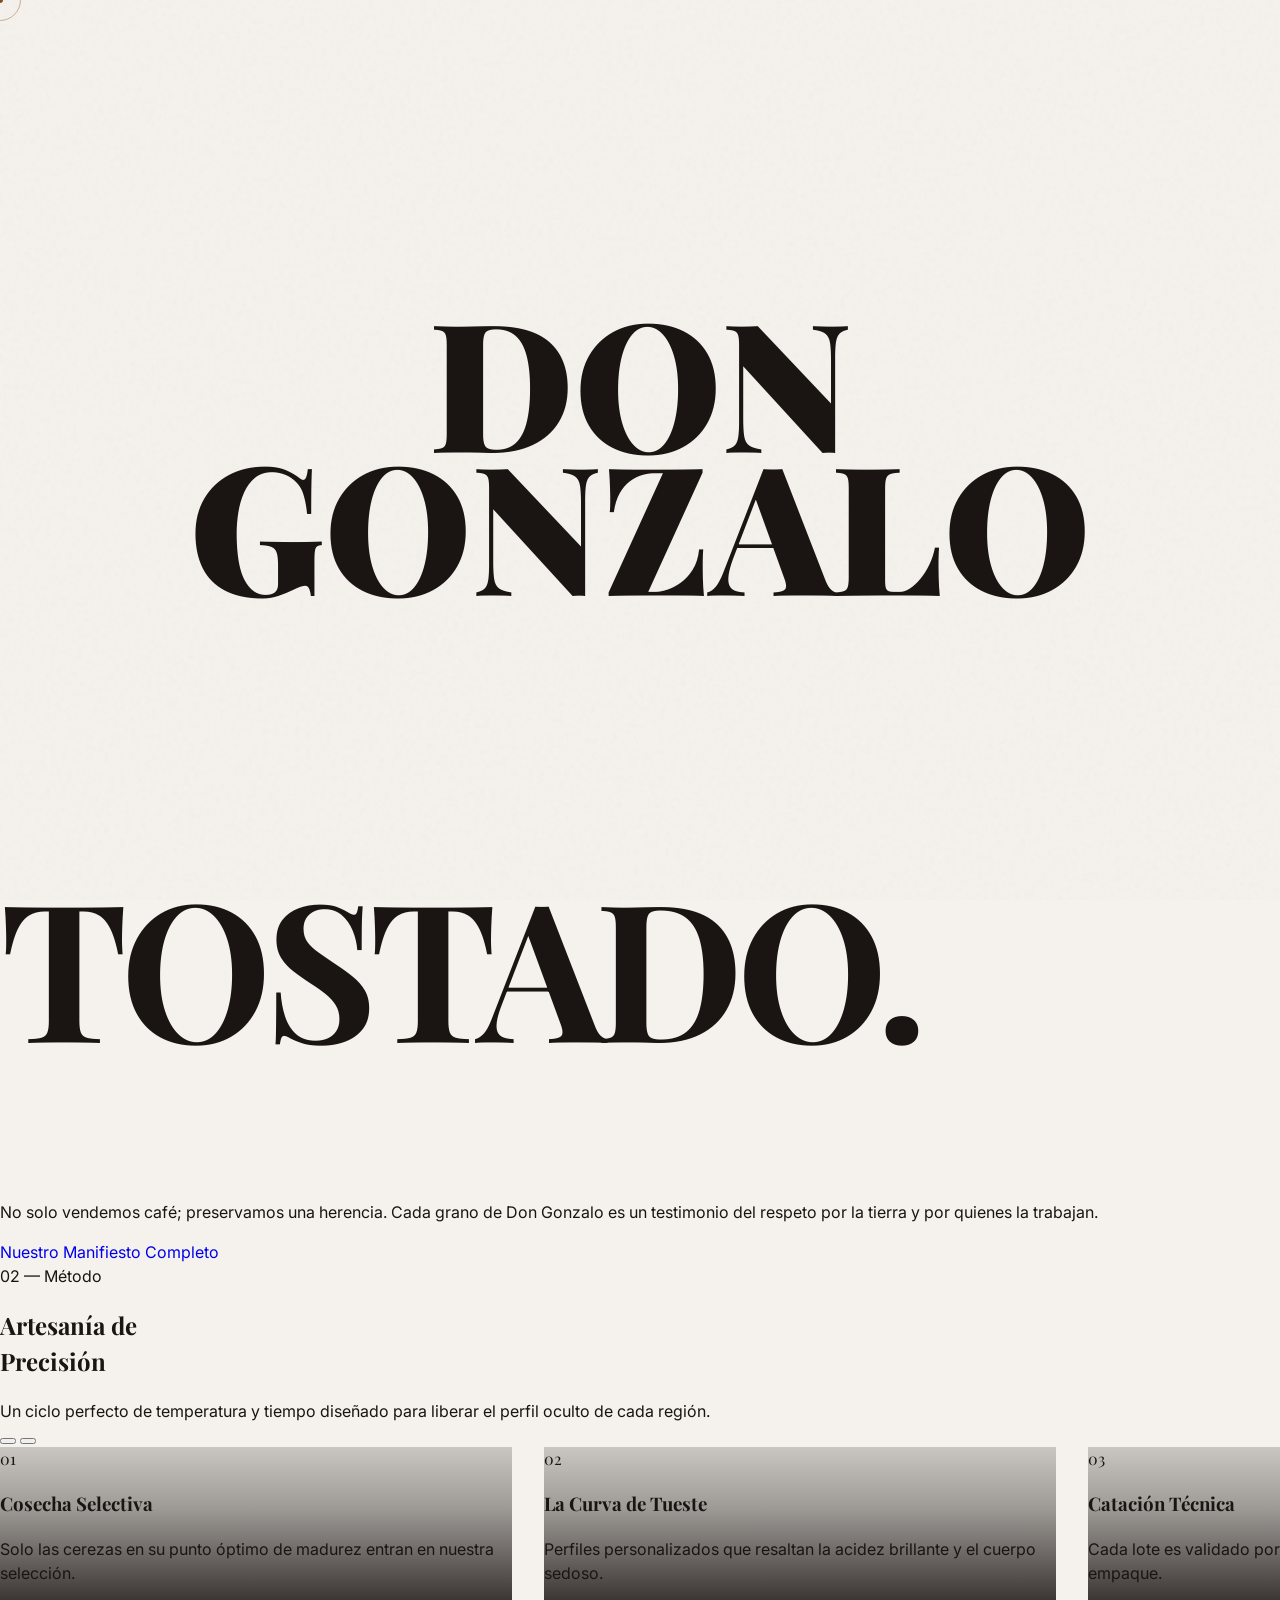
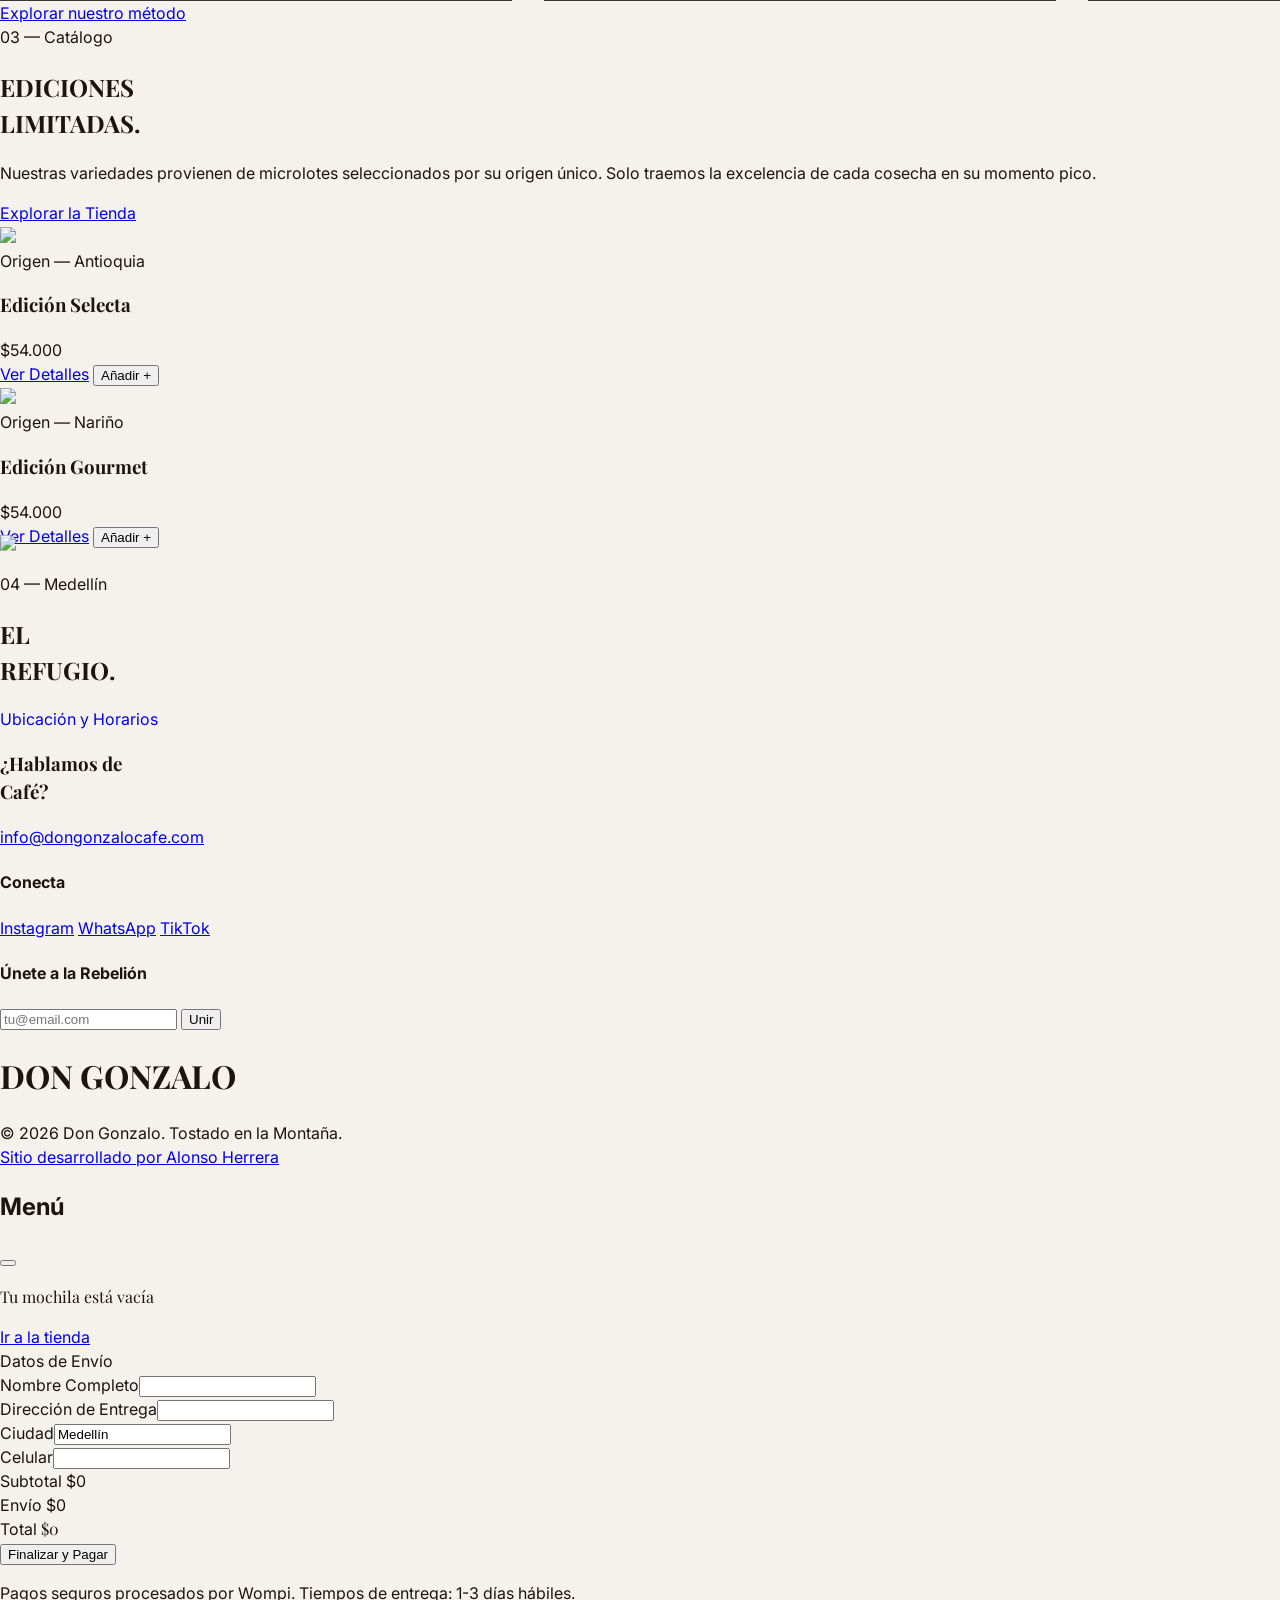
==== index.html @ 7436f291 "Fix: Bumped asset version to 1.0.8 to force cache refresh for address correction" ====
<!DOCTYPE html>
<html lang="es" class="scroll-smooth">

<head>
    <meta charset="UTF-8">
    <meta name="viewport" content="width=device-width, initial-scale=1.0">
    <title>Don Gonzalo - Café de Especialidad</title>

    <!-- Fuentes de Google -->
    <link rel="preconnect" href="https://fonts.googleapis.com">
    <link rel="preconnect" href="https://fonts.gstatic.com" crossorigin>
    <link
        href="https://fonts.googleapis.com/css2?family=Inter:wght@300;400;500&family=Playfair+Display:ital,wght@0,400;0,500;0,600;0,700;1,400;1,600&display=swap"
        rel="stylesheet">

    <!-- Tailwind CSS CDN -->
    <script src="https://cdn.tailwindcss.com"></script>

    <!-- Configuración del tema -->
    <script>
        tailwind.config = {
            theme: {
                extend: {
                    colors: {
                        theme: {
                            bg: '#F5F2ED',      /* Hueso más profundo y texturizado */
                            text: '#1A1412',    /* Ébano casi negro */
                            accent: '#8C4A23',  /* Cobre tostado vibrante */
                            surface: '#E6E1D8'  /* Gris cálido */
                        }
                    },
                    fontFamily: {
                        sans: ['Inter', 'sans-serif'],
                        serif: ['Playfair Display', 'serif'],
                    }
                }
            }
        }
    </script>

    <!-- Iconos de Lucide -->
    <script src="https://unpkg.com/lucide@latest"></script>
    <!-- Estilos Globales -->
    <link rel="stylesheet" href="base.css?v=1.0.8">

    <style>
        /* Estilos específicos del Home que no son comunes */
        #hero-mask {
            mix-blend-mode: screen;
        }
    </style>
</head>

<body
    class="bg-theme-bg text-theme-text font-sans font-light selection:bg-theme-accent selection:text-white min-h-screen overflow-x-hidden">

    <!-- Elementos de Inmersión Globales -->
    <div class="noise-overlay"></div>
    <div class="cursor-dot hidden md:block" id="cursor-dot"></div>
    <div class="cursor-outline hidden md:block" id="cursor-outline"></div>

    <!-- Menú Fullscreen Overlay (Global) -->
    <div id="menu-overlay"
        class="fixed inset-0 z-[100] bg-theme-text text-theme-bg flex flex-col p-8 md:p-16 transition-all duration-700 ease-in-out opacity-0 pointer-events-none">
        <!-- Previsualizaciones Dinámicas de Fondo -->
        <div class="menu-bg-preview" id="bg-filosofia"
            style="background-image: url('https://images.unsplash.com/photo-1495474472287-4d71bcdd2085?auto=format&fit=crop&q=80&w=2000')">
        </div>
        <div class="menu-bg-preview" id="bg-proceso"
            style="background-image: url('https://images.unsplash.com/photo-1442512595331-e89e73853f31?auto=format&fit=crop&q=80&w=2000')">
        </div>
        <div class="menu-bg-preview" id="bg-coleccion"
            style="background-image: url('https://images.unsplash.com/photo-1559056199-641a0ac8b55e?auto=format&fit=crop&q=80&w=2000')">
        </div>
        <div class="menu-bg-preview" id="bg-casa"
            style="background-image: url('https://images.unsplash.com/photo-1498804103079-a6351b050096?auto=format&fit=crop&q=80&w=2000')">
        </div>

        <div class="flex justify-between items-center w-full max-w-7xl mx-auto relative z-20">
            <span class="font-serif text-2xl tracking-wide text-theme-accent">Don Gonzalo</span>
            <button id="close-menu-btn"
                class="magnetic hover:opacity-60 transition-opacity flex items-center gap-4 uppercase text-xs tracking-widest cursor-trigger">
                <span data-i18n="cart-close">Cerrar</span> <i data-lucide="x" class="w-8 h-8"></i>
            </button>
        </div>
        <div class="flex flex-col justify-center h-full max-w-7xl mx-auto w-full space-y-4 md:space-y-6 relative z-10">
            <span class="text-xs uppercase tracking-widest opacity-50 mb-8 block ml-2">Explorar la Marca</span>
            <a href="index.html" class="menu-link cursor-trigger text-6xl md:text-[8vw] leading-none font-serif hover:italic transition-all duration-500 hover:text-theme-accent hover:translate-x-6" data-i18n="nav-home">Inicio</a>
            <a href="filosofia.html" data-bg="bg-filosofia"
                class="menu-link cursor-trigger text-6xl md:text-[8vw] leading-none font-serif hover:italic transition-all duration-500 hover:text-theme-accent hover:translate-x-6" data-i18n="nav-philosophy">La
                Filosofía</a>
            <a href="proceso.html" data-bg="bg-proceso"
                class="menu-link cursor-trigger text-6xl md:text-[8vw] leading-none font-serif hover:italic transition-all duration-500 hover:text-theme-accent hover:translate-x-6" data-i18n="nav-process">El
                Proceso</a>
            <a href="coleccion.html" data-bg="bg-coleccion"
                class="menu-link cursor-trigger text-6xl md:text-[8vw] leading-none font-serif hover:italic transition-all duration-500 hover:text-theme-accent hover:translate-x-6" data-i18n="nav-collection">Nuestros Cafés</a>
            <a href="casa.html" data-bg="bg-casa"
                class="menu-link cursor-trigger text-6xl md:text-[8vw] leading-none font-serif hover:italic transition-all duration-500 hover:text-theme-accent hover:translate-x-6" data-i18n="nav-house">Nuestra
                Casa</a>
        </div>
    </div>

    <!-- Navegación Fija Dinámica -->
    <nav id="navbar" class="fixed w-full z-40 transition-all duration-700 py-8 mix-blend-difference">
        <!-- Blend mode difference hace que el menú sea blanco sobre negro y negro sobre blanco automáticamente! (Truco avanzado de inmersión) -->
        <div id="nav-content" class="max-w-[95%] mx-auto flex justify-between items-center relative z-10 text-white">
            <div class="w-24 md:w-32 flex items-center gap-6">
                <button
                    class="cart-trigger flex items-center gap-2 text-xs uppercase tracking-widest hover-line hidden md:inline-flex cursor-trigger magnetic">
                    <i data-lucide="shopping-bag" class="w-4 h-4"></i> <span data-i18n="nav-cart">Carrito</span>
                </button>
                <!-- Selector de Idioma -->
                <button id="lang-toggle" class="magnetic cursor-trigger text-[10px] font-bold tracking-widest hover:text-theme-accent transition-colors flex items-center gap-2">
                    <i data-lucide="languages" class="w-3 h-3"></i> <span id="lang-toggle-text">ES</span>
                </button>
            </div>

            <a href="index.html" class="flex-shrink-0 flex justify-center items-center cursor-trigger magnetic">
                <span class="font-serif text-2xl md:text-3xl font-bold tracking-wide">
                    Don Gonzalo
                </span>
            </a>

            <div class="w-24 md:w-48 flex justify-end items-center gap-4">
                <button id="open-cart-btn" class="magnetic cursor-trigger relative p-2 hover:bg-theme-text/5 rounded-full transition-colors">
                    <i data-lucide="shopping-bag" class="w-6 h-6"></i>
                    <span id="cart-count" class="absolute -top-1 -right-1 bg-theme-accent text-theme-text text-[9px] font-bold w-4 h-4 rounded-full flex items-center justify-center hidden">0</span>
                </button>
                <button id="open-menu-btn" class="magnetic cursor-trigger uppercase tracking-[0.15em] text-xs font-bold hover:opacity-80 transition-opacity flex items-center gap-3">
                    <span class="hidden md:inline hover-line" data-i18n="nav-menu">Menú</span>
                    <i data-lucide="align-right" class="w-6 h-6"></i>
                </button>
            </div>
        </div>
    </nav>

    <!-- Hero Inmersivo Monumental con Máscara -->
    <section id="hero" class="relative h-[120vh] w-full flex items-start justify-center overflow-hidden bg-theme-bg">
        <div class="sticky top-0 h-screen w-full flex items-center justify-center overflow-hidden">
            <!-- Contenedor del video -->
            <div id="hero-media" class="absolute inset-0 w-full h-full">
                <video id="hero-media" autoplay muted loop playsinline class="w-full h-full object-cover grayscale-[40%] brightness-[0.4] transition-transform duration-700">
                    <source src="https://assets.mixkit.co/videos/preview/mixkit-pouring-coffee-into-a-cup-32892-large.mp4" type="video/mp4">
                </video>
            </div>

            <!-- Capa de Máscara de Texto SVG -->
            <div class="hero-mask-container">
                <div class="hero-mask-text" id="hero-mask" data-i18n="hero-home">
                    DON GONZALO
                </div>
            </div>

            <!-- Texto Complementario Inmersivo -->
            <div class="absolute bottom-20 left-10 md:left-20 z-40 max-w-sm reveal reveal-delay-2">
                <p class="text-xs uppercase tracking-[0.3em] font-bold text-theme-accent mb-4" data-i18n="hero-est">Est. 2026</p>
                <p class="text-lg md:text-xl font-light leading-relaxed" data-i18n="hero-tagline">Tostión artesanal en el corazón de los Andes. Un viaje sensorial en cada taza.</p>
            </div>
            
            <div class="absolute bottom-10 left-1/2 -translate-x-1/2 z-40 reveal reveal-delay-3">
                <div class="flex flex-col items-center gap-4">
                    <div class="w-[1px] h-20 bg-theme-text/20 relative overflow-hidden">
                        <div class="absolute top-0 left-0 w-full h-full bg-theme-accent animate-scroll-line"></div>
                    </div>
                </div>
            </div>
        </div>
    </section>

    <!-- Marquee Continuo (Fuerza de marca) -->
    <div
        class="py-6 border-b border-theme-text/10 marquee-container relative z-20 bg-theme-bg uppercase font-bold tracking-widest text-sm text-theme-text/60">
        <div class="marquee-content" data-i18n="marquee-text">
            ✦ CAFÉ DE ORIGEN ✦ 100% COLOMBIANO ✦ TOSTIÓN MEDIA ✦ COMERCIO JUSTO ✦ CAFÉ DE ORIGEN ✦ 100%
            COLOMBIANO ✦ TOSTIÓN MEDIA ✦ COMERCIO JUSTO ✦ CAFÉ DE ORIGEN ✦ 100% COLOMBIANO ✦
        </div>
        <div class="marquee-content" data-i18n="marquee-text">
            ✦ CAFÉ DE ORIGEN ✦ 100% COLOMBIANO ✦ TOSTIÓN MEDIA ✦ COMERCIO JUSTO ✦ CAFÉ DE ORIGEN ✦ 100%
            COLOMBIANO ✦ TOSTIÓN MEDIA ✦ COMERCIO JUSTO ✦ CAFÉ DE ORIGEN ✦ 100% COLOMBIANO ✦
        </div>
    </div>

    <!-- Filosofía Monumental (Regreso al formato largo) -->
    <section id="filosofia" class="py-32 md:py-60 px-6 relative bg-theme-bg overflow-hidden">
        <div class="max-w-7xl mx-auto grid grid-cols-1 md:grid-cols-12 gap-12 items-center">
            <div class="md:col-span-7 order-2 md:order-1">
                <div class="reveal">
                    <span class="uppercase tracking-widest text-xs font-bold text-theme-accent mb-8 block" data-i18n="phi-num">01 — Origen</span>
                    <h2 class="section-title-giant font-serif mb-12" data-i18n="phi-title">EL ALMA DE EL <br><span class="italic font-light text-theme-text/40">TOSTADO.</span></h2>
                    <p class="text-xl md:text-2xl font-light leading-relaxed mb-12 max-w-xl" data-i18n="phi-text">No solo vendemos café; preservamos una herencia. Cada grano de Don Gonzalo es un testimonio del respeto por la tierra y por quienes la trabajan.</p>
                    <a href="filosofia.html" class="inline-flex items-center gap-6 group cursor-trigger">
                        <span class="w-16 h-16 rounded-full border border-theme-text/20 flex items-center justify-center group-hover:bg-theme-text group-hover:text-theme-bg transition-all duration-500">
                            <i data-lucide="plus" class="w-6 h-6"></i>
                        </span>
                        <span class="uppercase text-xs font-bold tracking-widest hover-line" data-i18n="phi-btn">Nuestro Manifiesto Completo</span>
                    </a>
                </div>
            </div>
            <div class="md:col-span-5 order-1 md:order-2">
                <div class="parallax-wrapper h-[80vh] reveal reveal-delay-1 shadow-2xl">
                    <img src="fotos secciones/paisaje.jpg" class="parallax-img js-parallax" data-speed="0.08">
                </div>
            </div>
        </div>
    </section>

    <!-- Proceso Horizontal Híbrido -->
    <section id="proceso" class="pt-60 pb-32 md:pb-60 bg-theme-text text-theme-bg overflow-hidden relative z-30">
        <div class="px-6 md:px-20 mb-20 flex justify-between items-end reveal">
            <div>
                <span class="uppercase tracking-widest text-[10px] font-bold text-theme-accent mb-4 block" data-i18n="proc-num">02 — Método</span>
                <h2 class="text-5xl md:text-7xl font-serif" data-i18n="proc-title">Artesanía de <br><span class="italic font-light opacity-40">Precisión</span></h2>
            </div>
            <div class="hidden md:block max-w-xs text-sm font-light opacity-60" data-i18n="proc-desc">
                Un ciclo perfecto de temperatura y tiempo diseñado para liberar el perfil oculto de cada región.
            </div>
        </div>

        <div class="relative group/scroll">
            <!-- Botones de Navegación Flotantes -->
            <button id="prev-step" class="absolute left-4 md:left-8 top-1/2 -translate-y-1/2 w-14 h-14 rounded-full bg-white/5 backdrop-blur-xl border border-white/10 flex items-center justify-center z-40 opacity-0 group-hover/scroll:opacity-100 transition-all duration-700 hover:bg-theme-accent hover:text-theme-text cursor-trigger pointer-events-none group-hover/scroll:pointer-events-auto shadow-2xl">
                <i data-lucide="chevron-left" class="w-6 h-6"></i>
            </button>
            <button id="next-step" class="absolute right-4 md:right-8 top-1/2 -translate-y-1/2 w-14 h-14 rounded-full bg-white/5 backdrop-blur-xl border border-white/10 flex items-center justify-center z-40 opacity-0 group-hover/scroll:opacity-100 transition-all duration-700 hover:bg-theme-accent hover:text-theme-text cursor-trigger pointer-events-none group-hover/scroll:pointer-events-auto shadow-2xl">
                <i data-lucide="chevron-right" class="w-6 h-6"></i>
            </button>

            <div class="horizontal-scroll-section hide-scrollbar" id="proceso-scroll">
                <div class="horizontal-scroll-item reveal reveal-delay-1">
                    <div class="process-video-container aspect-[16/9] p-12 group cursor-trigger">
                        <!-- Video Background -->
                        <video class="process-card-video" autoplay muted loop playsinline>
                            <source src="vid-home/cosecha.mp4" type="video/mp4">
                        </video>
                        <!-- Dark Overlay -->
                        <div class="process-card-overlay"></div>
                        
                        <!-- Content -->
                        <div class="process-card-content flex flex-col justify-between h-full">
                            <span class="text-6xl font-serif opacity-30 group-hover:opacity-100 group-hover:text-theme-accent transition-all duration-700">01</span>
                            <div>
                                <h3 class="text-3xl font-serif mb-4 italic text-white" data-i18n="proc-step1-name">Cosecha Selectiva</h3>
                                <p class="text-sm font-light text-white/70 max-w-sm" data-i18n="proc-step1-desc">Solo las cerezas en su punto óptimo de madurez entran en nuestra selección.</p>
                            </div>
                        </div>
                    </div>
                </div>
                <div class="horizontal-scroll-item reveal reveal-delay-2">
                    <div class="process-video-container aspect-[16/9] p-12 group cursor-trigger">
                        <!-- Video Background -->
                        <video class="process-card-video" autoplay muted loop playsinline>
                            <source src="vid-home/tostion.mp4" type="video/mp4">
                        </video>
                        <!-- Dark Overlay -->
                        <div class="process-card-overlay"></div>
                        
                        <!-- Content -->
                        <div class="process-card-content flex flex-col justify-between h-full">
                            <span class="text-6xl font-serif opacity-30 group-hover:opacity-100 group-hover:text-theme-accent transition-all duration-700">02</span>
                            <div>
                                <h3 class="text-3xl font-serif mb-4 italic text-white" data-i18n="proc-step2-name">La Curva de Tueste</h3>
                                <p class="text-sm font-light text-white/70 max-w-sm" data-i18n="proc-step2-desc">Perfiles personalizados que resaltan la acidez brillante y el cuerpo sedoso.</p>
                            </div>
                        </div>
                    </div>
                </div>
                <div class="horizontal-scroll-item reveal reveal-delay-3">
                    <div class="process-video-container aspect-[16/9] p-12 group cursor-trigger">
                        <!-- Video Background -->
                        <video class="process-card-video" autoplay muted loop playsinline>
                            <source src="vid-home/preparacion.mp4" type="video/mp4">
                        </video>
                        <!-- Dark Overlay -->
                        <div class="process-card-overlay"></div>
                        
                        <!-- Content -->
                        <div class="process-card-content flex flex-col justify-between h-full">
                            <span class="text-6xl font-serif opacity-30 group-hover:opacity-100 group-hover:text-theme-accent transition-all duration-700">03</span>
                            <div>
                                <h3 class="text-3xl font-serif mb-4 italic text-white" data-i18n="proc-step3-name">Catación Técnica</h3>
                                <p class="text-sm font-light text-white/70 max-w-sm" data-i18n="proc-step3-desc">Cada lote es validado por nuestros maestros catadores antes del empaque.</p>
                            </div>
                        </div>
                    </div>
                </div>
            </div>

            <!-- Indicador de Progreso -->
            <div class="absolute -bottom-10 left-20 right-20 h-[1px] bg-white/10 overflow-hidden">
                <div id="scroll-progress" class="absolute top-0 left-0 h-full bg-theme-accent w-0 transition-all duration-300"></div>
            </div>
        </div>
        
        <div class="mt-20 text-center reveal">
            <a href="proceso.html" class="inline-flex items-center gap-4 uppercase tracking-[0.3em] text-[10px] font-bold hover:text-theme-accent transition-colors cursor-trigger">
                <span data-i18n="proc-btn">Explorar nuestro método</span> <i data-lucide="arrow-right" class="w-4 h-4"></i>
            </a>
        </div>
    </section>

    <!-- Colección con Efecto 3D Dinámico -->
    <section id="coleccion" class="py-32 md:py-60 px-6 bg-theme-surface border-b border-theme-text/5">
        <div class="max-w-7xl mx-auto">
            <div class="grid grid-cols-1 md:grid-cols-2 gap-20 items-center">
                <div class="reveal">
                    <span class="uppercase tracking-widest text-xs font-bold text-theme-accent mb-8 block" data-i18n="coll-num">03 — Catálogo</span>
                    <h2 class="text-5xl md:text-8xl font-serif leading-tight mb-8 md:mb-12" data-i18n="coll-title">EDICIONES <br><span class="italic font-light text-theme-text/40">LIMITADAS.</span></h2>
                    <p class="text-base md:text-lg font-light opacity-70 mb-10 md:mb-12 max-w-md" data-i18n="coll-text">Nuestras variedades provienen de microlotes seleccionados por su origen único. Solo traemos la excelencia de cada cosecha en su momento pico.</p>
                    <div class="mb-12 md:mb-0">
                        <a href="coleccion.html" class="inline-block px-10 md:px-12 py-5 border border-theme-text text-theme-text uppercase text-[10px] font-bold tracking-[0.3em] hover:bg-theme-text hover:text-theme-bg transition-all duration-500 magnetic cursor-trigger w-full md:w-auto text-center" data-i18n="coll-btn">
                            Explorar la Tienda
                        </a>
                    </div>
                </div>
                
                <div class="grid grid-cols-2 gap-x-6 gap-y-20 md:gap-x-12">
                    <!-- Producto 1: Selecta -->
                    <div class="reveal reveal-delay-1 flex flex-col group/card">
                        <a href="producto.html?id=edicion-selecta" class="block aspect-[3/4] overflow-hidden bg-theme-surface shadow-xl relative cursor-trigger">
                            <img src="fotos productos/DSC07203.jpg" class="w-full h-full object-cover transition-transform duration-1000 group-hover/card:scale-105">
                            <div class="absolute inset-0 bg-theme-text/0 group-hover/card:bg-theme-text/5 transition-all duration-700"></div>
                        </a>
                        <div class="mt-8 flex flex-col">
                            <span class="text-[9px] uppercase tracking-[0.2em] font-bold text-theme-accent mb-2" data-i18n="coll-prod1-tag">Origen — Antioquia</span>
                            <h3 class="font-serif italic text-2xl mb-3" data-i18n="coll-prod1-title">Edición Selecta</h3>
                            <span class="text-sm font-bold opacity-40 mb-6">$54.000</span>
                            
                            <div class="flex flex-col sm:flex-row gap-4 sm:items-center">
                                <a href="producto.html?id=edicion-selecta" class="text-[10px] uppercase tracking-widest font-bold border-b border-theme-text pb-1 hover:text-theme-accent hover:border-theme-accent transition-all w-fit cursor-trigger" data-i18n="coll-view-details">Ver Detalles</a>
                                <button class="cart-trigger text-[10px] uppercase tracking-widest font-bold text-theme-accent hover:opacity-60 transition-opacity w-fit cursor-trigger" 
                                    data-product-id="edicion-selecta-antioquia" 
                                    data-product-name="Edición Selecta — Antioquia" 
                                    data-product-price="54000" 
                                    data-product-image="fotos productos/DSC07203.jpg">
                                    Añadir +
                                </button>
                            </div>
                        </div>
                    </div>

                    <!-- Producto 2: Gourmet -->
                    <div class="reveal reveal-delay-2 flex flex-col group/card pt-16 md:pt-32">
                        <a href="producto.html?id=edicion-gourmet" class="block aspect-[3/4] overflow-hidden bg-theme-surface shadow-xl relative cursor-trigger">
                            <img src="fotos productos/DSC07212.jpg" class="w-full h-full object-cover transition-transform duration-1000 group-hover/card:scale-105">
                            <div class="absolute inset-0 bg-theme-text/0 group-hover/card:bg-theme-text/5 transition-all duration-700"></div>
                        </a>
                        <div class="mt-8 flex flex-col">
                            <span class="text-[9px] uppercase tracking-[0.2em] font-bold text-theme-accent mb-2" data-i18n="coll-prod2-tag">Origen — Nariño</span>
                            <h3 class="font-serif italic text-2xl mb-3" data-i18n="coll-prod2-title">Edición Gourmet</h3>
                            <span class="text-sm font-bold opacity-40 mb-6">$54.000</span>
                            
                            <div class="flex flex-col sm:flex-row gap-4 sm:items-center">
                                <a href="producto.html?id=edicion-gourmet" class="text-[10px] uppercase tracking-widest font-bold border-b border-theme-text pb-1 hover:text-theme-accent hover:border-theme-accent transition-all w-fit cursor-trigger" data-i18n="coll-view-details">Ver Detalles</a>
                                <button class="cart-trigger text-[10px] uppercase tracking-widest font-bold text-theme-accent hover:opacity-60 transition-opacity w-fit cursor-trigger" 
                                    data-product-id="edicion-gourmet-narino" 
                                    data-product-name="Edición Gourmet — Nariño" 
                                    data-product-price="54000" 
                                    data-product-image="fotos productos/DSC07212.jpg">
                                    Añadir +
                                </button>
                            </div>
                        </div>
                    </div>
                </div>
            </div>
        </div>
    </section>

    <!-- Nuestra Casa (Espacio Físico) -->
    <section id="casa" class="relative h-screen flex items-center justify-center overflow-hidden">
        <div class="absolute inset-0 w-full h-full js-parallax" data-speed="0.15">
            <img src="https://images.unsplash.com/photo-1498804103079-a6351b050096?auto=format&fit=crop&q=80&w=2000" class="w-full h-full object-cover grayscale-[30%] brightness-50">
        </div>
        <div class="relative z-10 text-center text-white px-6 reveal">
            <span class="uppercase tracking-[0.5em] text-[10px] font-bold text-theme-accent mb-8 block" data-i18n="house-num">04 — Medellín</span>
            <h2 class="text-6xl md:text-9xl font-serif mb-12" data-i18n="house-title">EL <br><span class="italic font-light text-white/50">REFUGIO.</span></h2>
            <a href="casa.html" class="inline-flex items-center gap-6 group cursor-trigger">
                <span class="w-20 h-20 rounded-full border border-white/20 flex items-center justify-center group-hover:bg-white group-hover:text-black transition-all duration-700">
                    <i data-lucide="map-pin" class="w-8 h-8"></i>
                </span>
                <span class="uppercase text-[10px] font-bold tracking-[0.4em] hover-line" data-i18n="house-btn">Ubicación y Horarios</span>
            </a>
        </div>
    </section>

    <!-- Footer Monumental -->
    <footer id="contacto" class="pt-32 pb-8 px-6 bg-theme-text text-theme-bg overflow-hidden relative">
        <div class="max-w-[95%] mx-auto relative z-10">
            <div class="grid grid-cols-1 md:grid-cols-12 gap-12 mb-32 reveal">
                <div class="md:col-span-6">
                    <h3 class="text-4xl md:text-7xl font-serif mb-8 leading-tight" data-i18n="footer-talk">¿Hablamos de <br /><span
                            class="italic text-theme-accent">Café?</span></h3>
                    <a href="mailto:info@dongonzalocafe.com"
                        class="text-2xl md:text-3xl font-light hover:text-theme-accent transition-colors hover-line cursor-trigger">info@dongonzalocafe.com</a>
                </div>

                <div class="md:col-span-3">
                    <h4 class="uppercase tracking-widest text-xs opacity-50 mb-4 font-bold text-theme-accent" data-i18n="footer-connect">Conecta</h4>
                    <div class="flex flex-col space-y-4">
                        <a href="https://www.instagram.com/cafedongonza/" target="_blank" class="text-xl font-light hover:text-theme-accent transition-colors cursor-trigger">Instagram</a>
                        <a href="https://wa.me/573204769390" target="_blank" class="text-xl font-light hover:text-theme-accent transition-colors cursor-trigger">WhatsApp</a>
                        <a href="https://www.tiktok.com/@cafedongonza" target="_blank" class="text-xl font-light hover:text-theme-accent transition-colors cursor-trigger">TikTok</a>
                    </div>
                </div>

                <div class="md:col-span-3 flex flex-col">
                    <h4 class="uppercase tracking-widest text-xs opacity-50 mb-4 font-bold text-theme-accent" data-i18n="footer-join">Únete a la Rebelión</h4>
                    <form class="flex border-b border-white/20 pb-2 hover-line relative w-full group">
                        <input type="email" placeholder="tu@email.com" class="bg-transparent border-none outline-none w-full text-white placeholder-white/30 font-light cursor-trigger peer" required>
                        <button type="submit" class="absolute right-0 text-theme-accent uppercase tracking-widest text-[10px] font-bold opacity-0 peer-focus:opacity-100 group-hover:opacity-100 transition-opacity cursor-trigger" data-i18n="footer-join-btn">
                            Unir
                        </button>
                    </form>
                </div>
            </div>

            <!-- Tipografía Inmensa de cierre -->
            <div class="w-full text-center border-t border-white/10 pt-16 reveal pb-16">
                <h1
                    class="text-[15vw] leading-none font-serif font-bold text-white opacity-[0.05] pointer-events-none">
                    DON GONZALO
                </h1>
            </div>

            <div class="mt-12 pt-8 border-t border-white/5 flex flex-col items-center gap-6">
                <div class="w-full flex flex-col md:flex-row justify-between items-center text-[10px] uppercase tracking-widest opacity-40 font-bold gap-4">
                    <span data-i18n="footer-copy">© 2026 Don Gonzalo.</span>
                    <span data-i18n="footer-tag">Tostado en la Montaña.</span>
                </div>
                <a href="https://www.adsconalonso.com" target="_blank" class="text-[9px] uppercase tracking-widest opacity-20 hover:opacity-100 hover:text-theme-accent transition-all duration-500">Sitio desarrollado por Alonso Herrera</a>
            </div>
        </div>
    </footer>

    <!-- Lógica Global -->
    <!-- Cart Drawer Holder -->
    <div id="cart-drawer-holder"></div>

    <script src="main.js?v=1.0.8"></script>
</body>

</html>
---- base.css ----
/* ==========================================================================
   DON GONZALO - GLOBAL DESIGN SYSTEM (BOLD & INNOVATIVE)
   ========================================================================== */

:root {
    --theme-bg: #F5F2ED;      /* Hueso Profundo */
    --theme-text: #1A1412;    /* Ébano */
    --theme-accent: #8C4A23;  /* Cobre Tostado */
    --theme-surface: #E6E1D8; /* Gris Cálido */
    --theme-white: #FFFFFF;
}

/* 1. Global Reset & Body */
html, body {
    margin: 0;
    padding: 0;
    width: 100%;
    min-height: 100vh;
    overflow-x: hidden;
    background-color: var(--theme-bg);
    color: var(--theme-text);
    font-family: 'Inter', sans-serif;
    line-height: 1.5;
    -webkit-font-smoothing: antialiased;
}

body.no-scroll {
    overflow: hidden;
}

/* 2. Film Grain (Analog Effect) */
.noise-overlay {
    position: fixed;
    top: 0;
    left: 0;
    width: 100vw;
    height: 100vh;
    pointer-events: none;
    z-index: 9999;
    opacity: 0.055;
    mix-blend-mode: multiply;
    background-image: url("data:image/svg+xml,%3Csvg viewBox='0 0 200 200' xmlns='http://www.w3.org/2000/svg'%3E%3Cfilter id='noiseFilter'%3E%3CfeTurbulence type='fractalNoise' baseFrequency='0.85' numOctaves='3' stitchTiles='stitch'/%3E%3C/filter%3E%3Crect width='100%25' height='100%25' filter='url(%23noiseFilter)'/%3E%3C/svg%3E");
}

/* 3. Custom Cursor (Desktop Only) */
@media (pointer: fine) {
    body { cursor: none; }
    a, button, .cursor-trigger { cursor: none; }

    .cursor-dot {
        position: fixed;
        width: 6px;
        height: 6px;
        background-color: var(--theme-accent);
        border-radius: 50%;
        pointer-events: none;
        z-index: 10000;
        transform: translate(-50%, -50%);
        transition: transform 0.1s ease-out;
    }

    .cursor-outline {
        position: fixed;
        width: 40px;
        height: 40px;
        border: 1px solid rgba(140, 74, 35, 0.4);
        border-radius: 50%;
        pointer-events: none;
        z-index: 9999;
        transform: translate(-50%, -50%);
        transition: all 0.3s cubic-bezier(0.16, 1, 0.3, 1);
    }

    .cursor-hover .cursor-outline {
        width: 60px;
        height: 60px;
        background-color: rgba(140, 74, 35, 0.05);
        border-color: var(--theme-accent);
    }
}

/* 4. Monumental Typography */
.section-title-giant {
    font-size: clamp(4rem, 15vw, 12rem);
    line-height: 0.8;
    letter-spacing: -0.04em;
    font-family: 'Playfair Display', serif;
}

.font-serif { font-family: 'Playfair Display', serif; }

/* 5. Reveal Animations */
.reveal {
    opacity: 0;
    transform: translateY(50px);
    transition: all 1.2s cubic-bezier(0.16, 1, 0.3, 1);
}

.reveal.is-visible {
    opacity: 1;
    transform: translateY(0);
}

.reveal-delay-1 { transition-delay: 0.1s; }
.reveal-delay-2 { transition-delay: 0.2s; }
.reveal-delay-3 { transition-delay: 0.3s; }

/* 6. Parallax & Smooth Transitions (GPU Optimized) */
.parallax-wrapper {
    overflow: hidden;
    position: relative;
    width: 100%;
    will-change: transform;
}

.parallax-img {
    width: 100%;
    height: 140%; /* Increased for better mobile range */
    object-fit: cover;
    position: absolute;
    top: -20%;
    left: 0;
    will-change: transform;
}

/* 7. Fullscreen Menu Previews */
.menu-bg-preview {
    position: absolute;
    inset: 0;
    background-size: cover;
    background-position: center;
    opacity: 0;
    transition: opacity 0.8s cubic-bezier(0.16, 1, 0.3, 1), transform 1.2s cubic-bezier(0.16, 1, 0.3, 1);
    z-index: -1;
    filter: brightness(0.4) grayscale(0.5);
    transform: scale(1.1);
}

.menu-link:hover ~ .menu-bg-preview {
    opacity: 0.3;
    transform: scale(1);
}

/* 8. Hero Mask Effect */
.hero-mask-container {
    position: absolute;
    top: 0;
    left: 0;
    width: 100%;
    height: 100%;
    display: flex;
    align-items: center;
    justify-content: center;
    pointer-events: none;
    z-index: 30;
}

.hero-mask-text {
    font-family: 'Playfair Display', serif;
    font-weight: 900;
    text-transform: uppercase;
    font-size: 14vw;
    line-height: 0.8;
    fill: var(--theme-bg);
    background: var(--theme-bg);
    mix-blend-mode: screen;
    width: 100%;
    height: 100%;
    display: flex;
    align-items: center;
    justify-content: center;
    text-align: center;
    transition: none;
    will-change: transform;
}

/* 9. Navbar Scrolled State (Reliable Visibility) */
#navbar.navbar-scrolled #nav-content,
#navbar.navbar-scrolled #nav-content * {
    color: var(--theme-text) !important;
}

#navbar.navbar-scrolled {
    background-color: rgba(245, 242, 237, 0.98) !important; /* Almost solid for Max contrast */
    box-shadow: 0 4px 30px rgba(0, 0, 0, 0.05);
    border-bottom: 1px solid rgba(26, 20, 18, 0.08);
}

@media (max-width: 768px) {
    #navbar {
        mix-blend-mode: normal !important; /* Avoid difference on small screens if problematic */
        background-color: transparent;
        transition: background-color 0.4s ease, padding 0.4s ease;
    }
    
    #navbar:not(.navbar-scrolled) #nav-content {
        color: white; /* Force white on hero video if mix-blend is off */
        text-shadow: 0 2px 10px rgba(0,0,0,0.3);
    }
}

/* 9. Utility Classes */
.magnetic { transition: transform 0.3s cubic-bezier(0.175, 0.885, 0.32, 1.275); }

.hover-line {
    position: relative;
    display: inline-block;
}

.hover-line::after {
    content: '';
    position: absolute;
    width: 100%;
    transform: scaleX(0);
    height: 1px;
    bottom: -2px;
    left: 0;
    background-color: currentColor;
    transform-origin: bottom right;
    transition: transform 0.6s cubic-bezier(0.16, 1, 0.3, 1);
}

.hover-line:hover::after {
    transform: scaleX(1);
    transform-origin: bottom left;
}

/* 10. Horizontal Scroll System */
.horizontal-scroll-section {
    overflow-x: auto;
    display: flex;
    gap: 2rem; /* Reducido un poco para mayor densidad visual */
    padding: 0 5vw;
    scroll-snap-type: x proximity; /* Menos agresivo que mandatory */
    scrollbar-width: none;
    touch-action: pan-y;
    -webkit-overflow-scrolling: touch;
}

.horizontal-scroll-section::-webkit-scrollbar { display: none; }

.horizontal-scroll-item {
    flex: 0 0 80vw;
    scroll-snap-align: start; /* Alineación al inicio para flujo más natural */
}

@media (min-width: 768px) {
    .horizontal-scroll-item {
        flex: 0 0 40vw; 
    }
}

/* 10.1 Video Backgrounds for Cards */
.process-video-container {
    position: relative;
    overflow: hidden;
    width: 100%;
}

.process-card-video {
    position: absolute;
    inset: 0;
    width: 100%;
    height: 100%;
    object-fit: cover;
    z-index: 0;
    transition: transform 1.5s cubic-bezier(0.16, 1, 0.3, 1);
}

.process-card-overlay {
    position: absolute;
    inset: 0;
    background: linear-gradient(to top, rgba(26, 20, 18, 0.85) 0%, rgba(26, 20, 18, 0.4) 60%, rgba(26, 20, 18, 0.2) 100%);
    z-index: 1;
    transition: opacity 0.8s ease;
}

.horizontal-scroll-item:hover .process-card-video {
    transform: scale(1.1);
}

.process-card-content {
    position: relative;
    z-index: 2;
}

/* 11. Custom Animations */
@keyframes scroll-down {
    0% { transform: translateY(-100%); }
    100% { transform: translateY(100%); }
}

.animate-scroll-line {
    animation: scroll-down 2s cubic-bezier(0.16, 1, 0.3, 1) infinite;
}

/* 12. Responsive Layering & Overflow */
#navbar { z-index: 100 !important; }
#menu-overlay { z-index: 200 !important; }
#cart-drawer { z-index: 200 !important; }
#cart-backdrop { z-index: 150 !important; }

/* 13. Marquee System */
.marquee-container {
    overflow: hidden;
    white-space: nowrap;
    display: flex;
    user-select: none;
}

.marquee-content {
    display: inline-block;
    flex-shrink: 0;
    min-width: 100%;
    animation: marquee 40s linear infinite;
    will-change: transform;
}

@keyframes marquee {
    from { transform: translateX(0); }
    to { transform: translateX(-100%); }
}

@media (max-width: 768px) {
    .section-title-giant {
        font-size: 14vw;
        line-height: 1;
    }
}
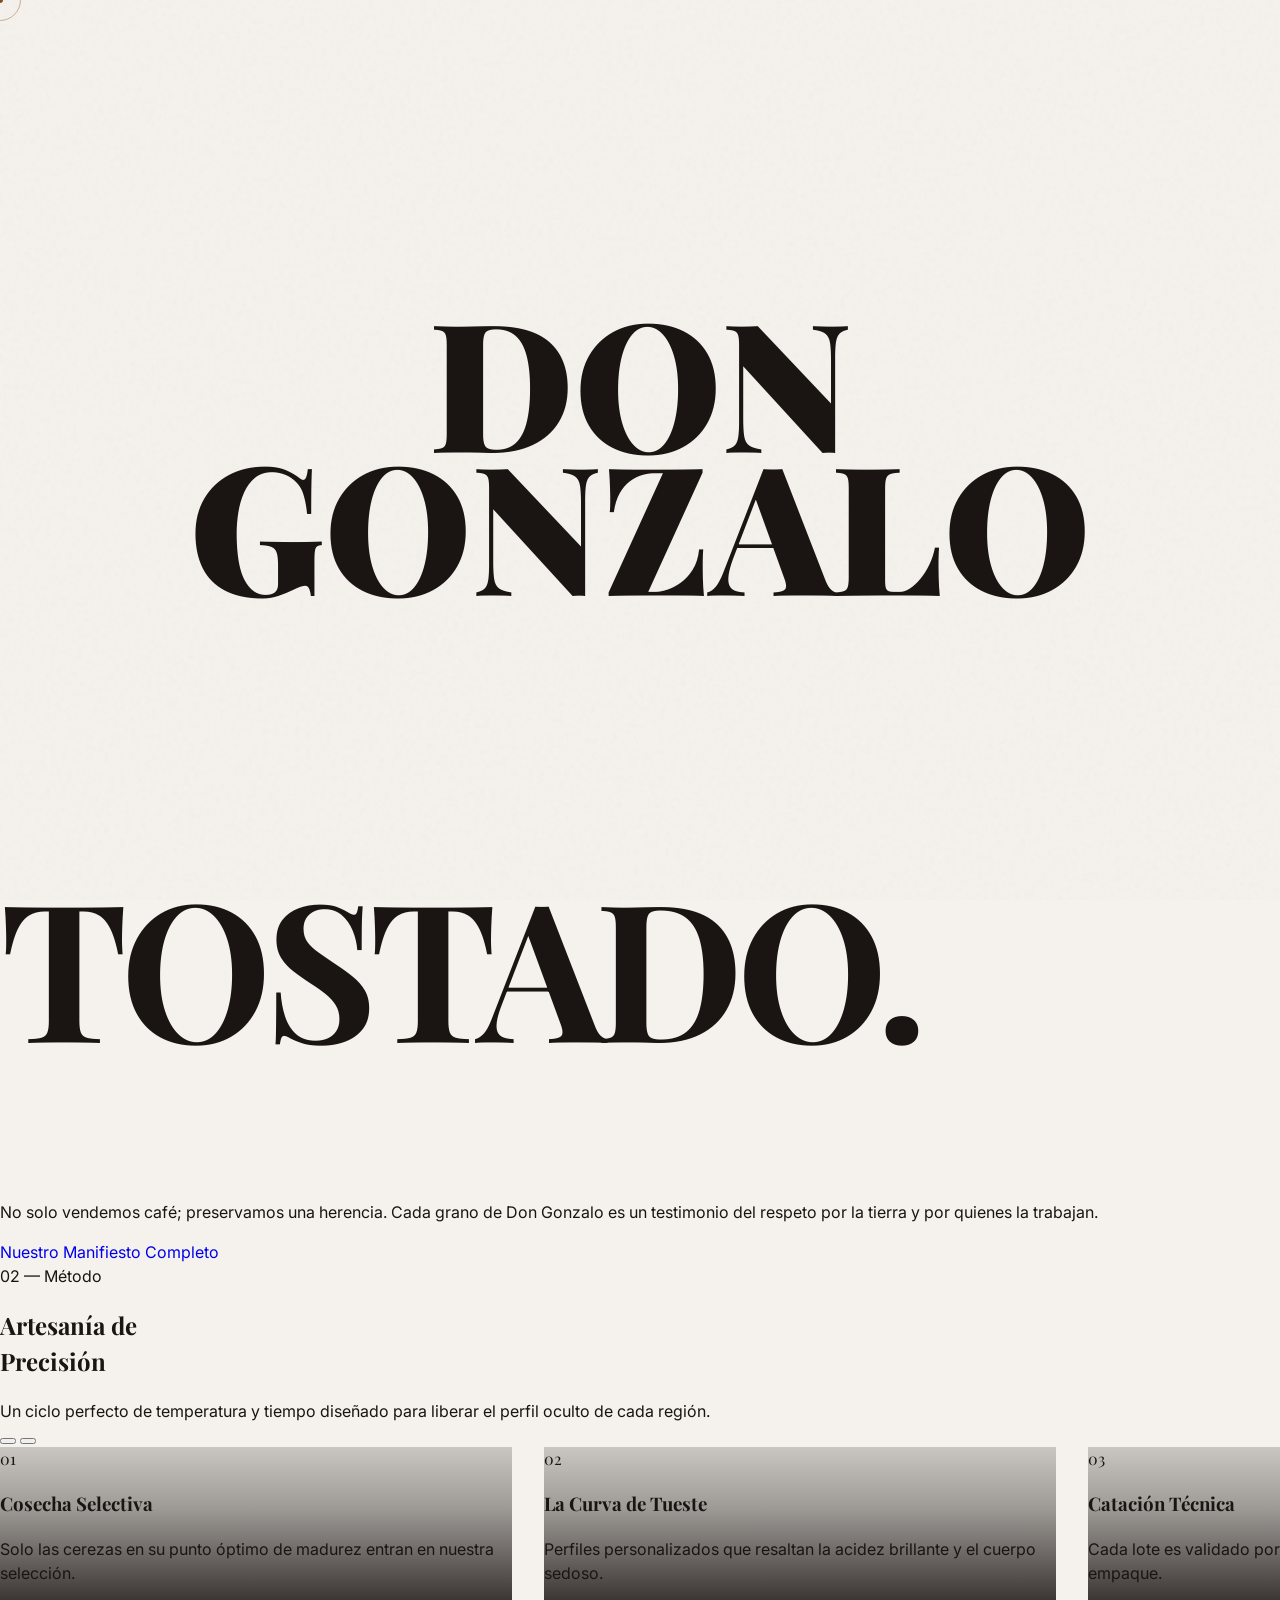
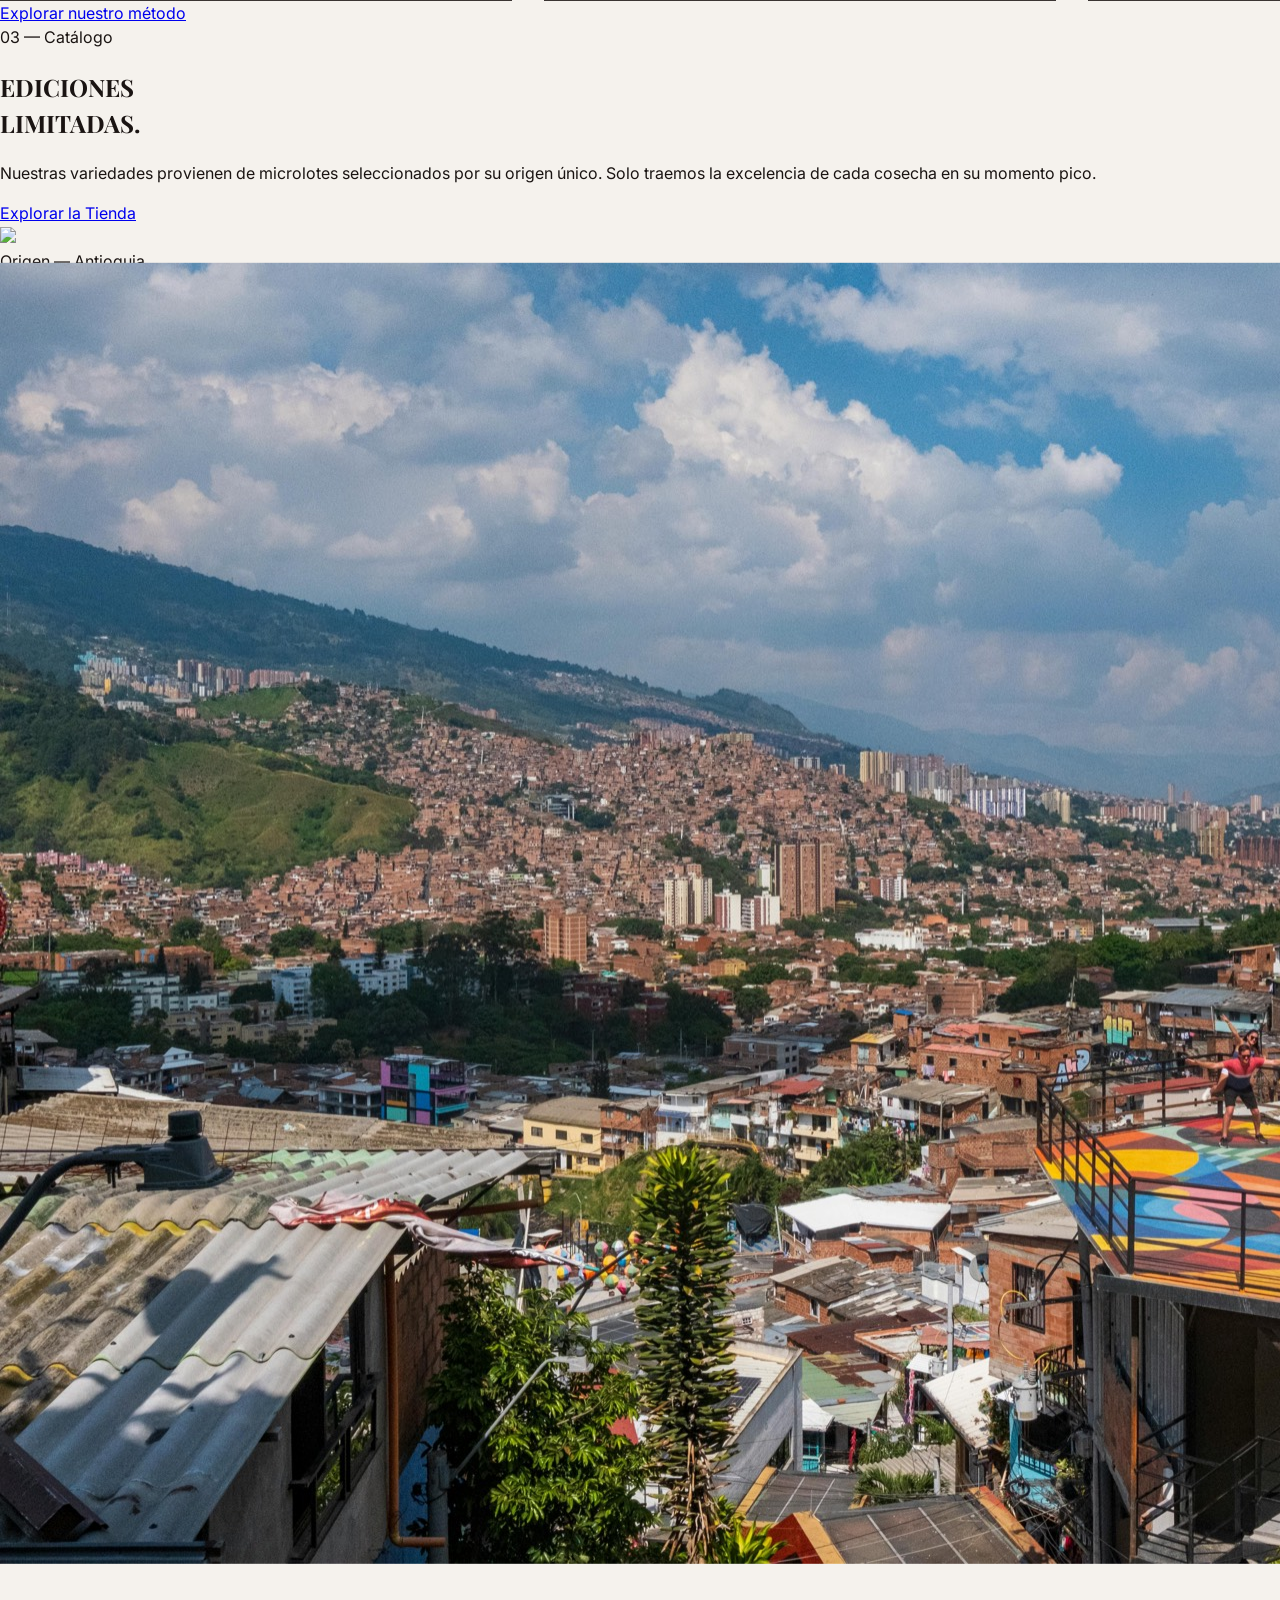
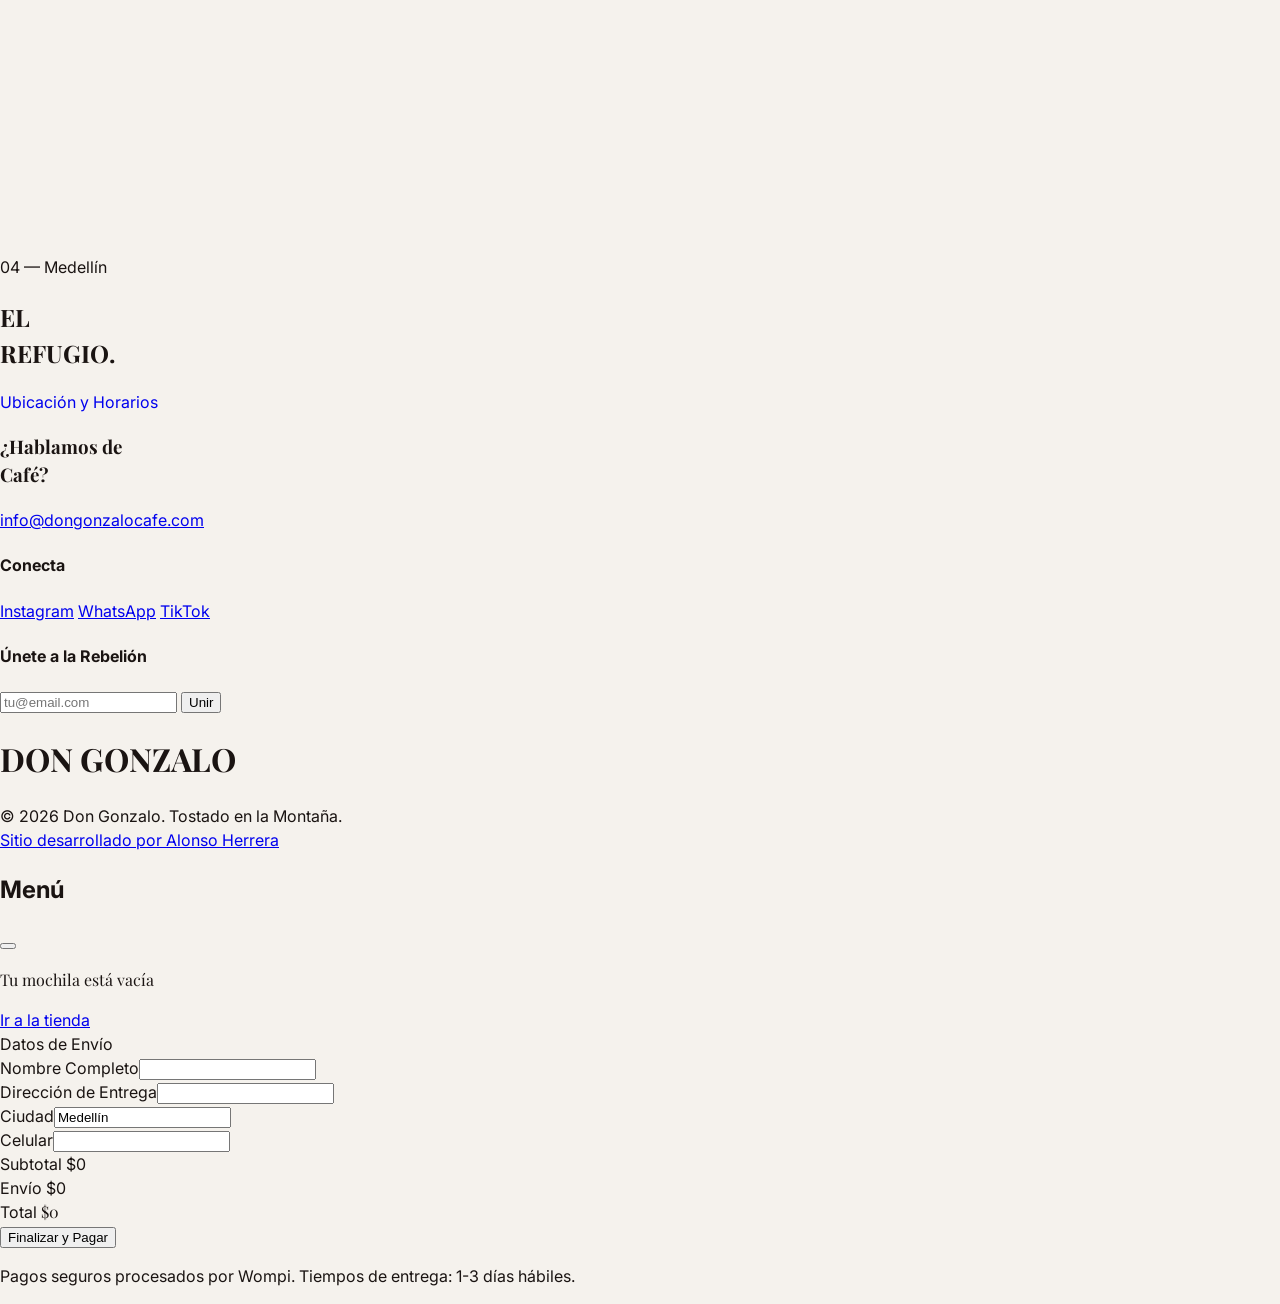
==== commit d319a407: "Update: Set background of El Refugio on Home to optimized comuna_13.jpg" ====
--- a/index.html
+++ b/index.html
@@ -369,7 +369,7 @@
     <!-- Nuestra Casa (Espacio Físico) -->
     <section id="casa" class="relative h-screen flex items-center justify-center overflow-hidden">
         <div class="absolute inset-0 w-full h-full js-parallax" data-speed="0.15">
-            <img src="https://images.unsplash.com/photo-1498804103079-a6351b050096?auto=format&fit=crop&q=80&w=2000" class="w-full h-full object-cover grayscale-[30%] brightness-50">
+            <img src="fotos secciones/comuna_13.jpg" class="w-full h-full object-cover grayscale-[30%] brightness-50">
         </div>
         <div class="relative z-10 text-center text-white px-6 reveal">
             <span class="uppercase tracking-[0.5em] text-[10px] font-bold text-theme-accent mb-8 block" data-i18n="house-num">04 — Medellín</span>
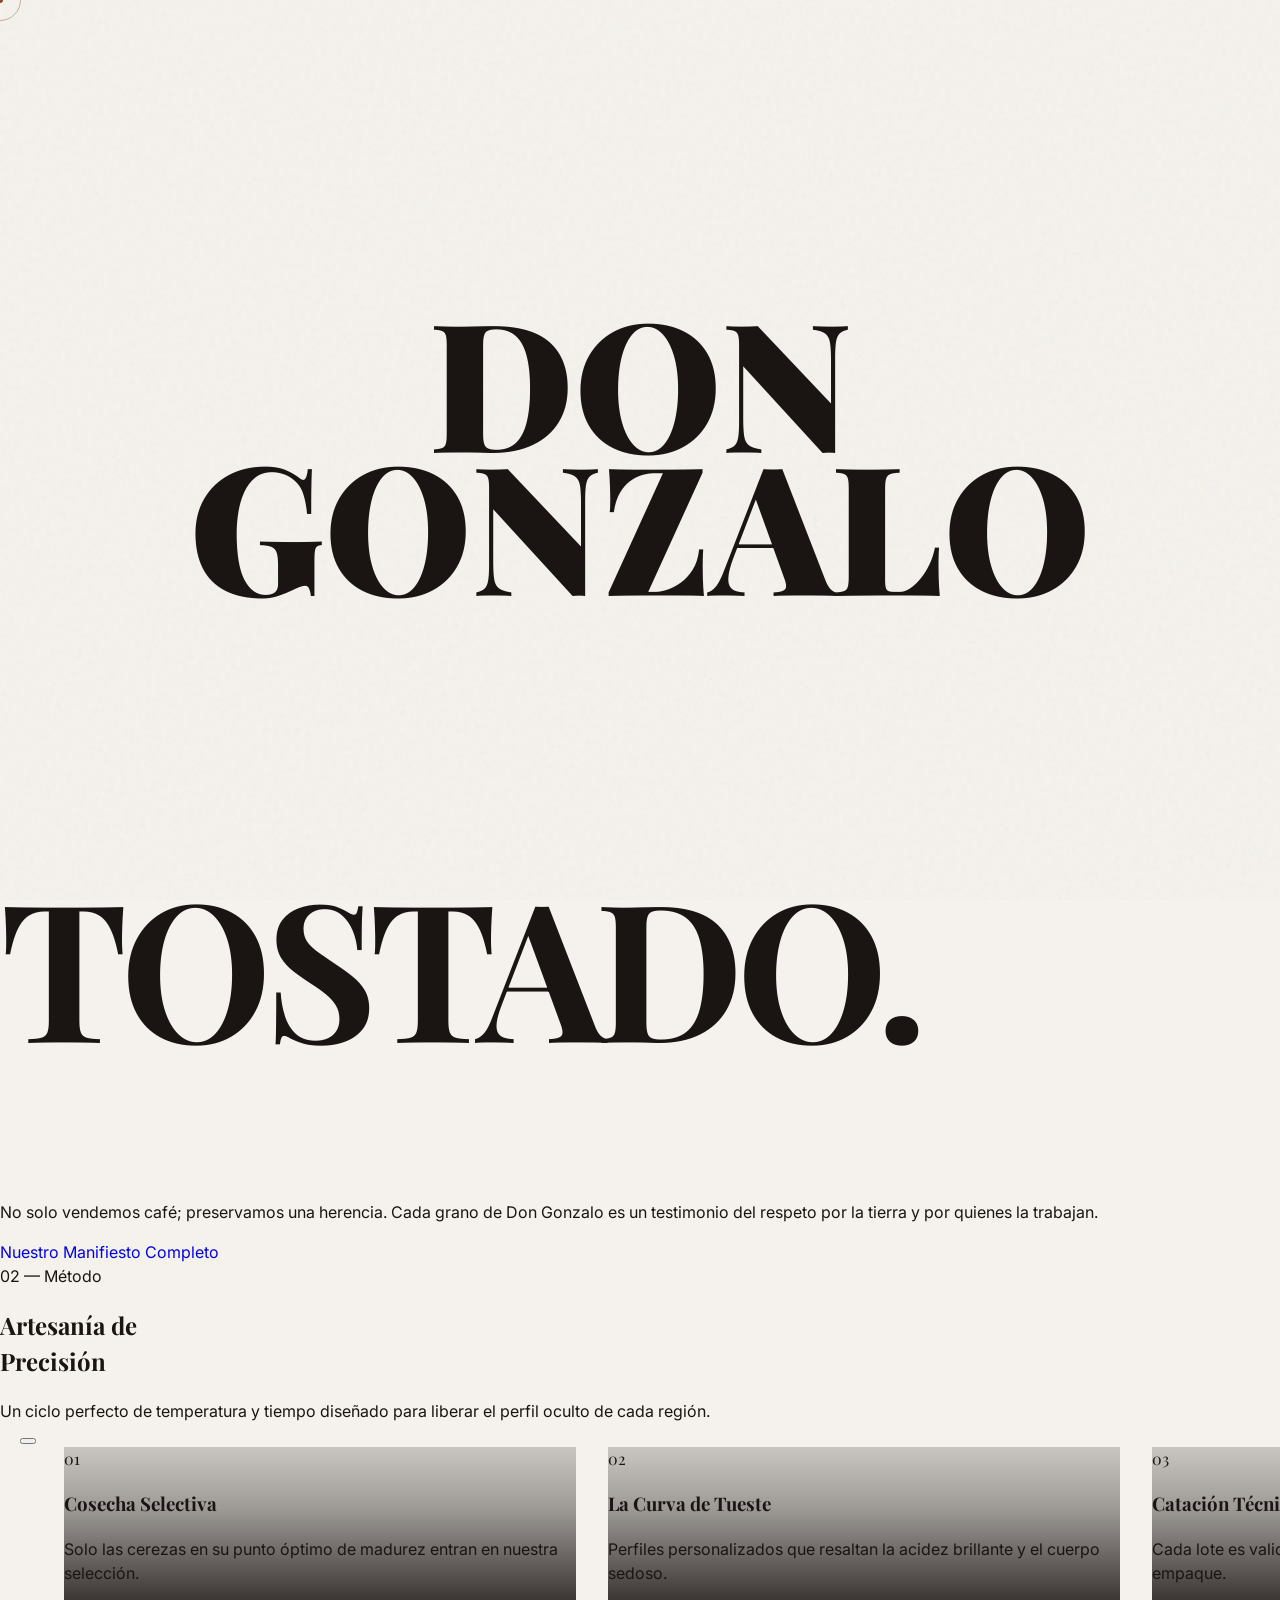
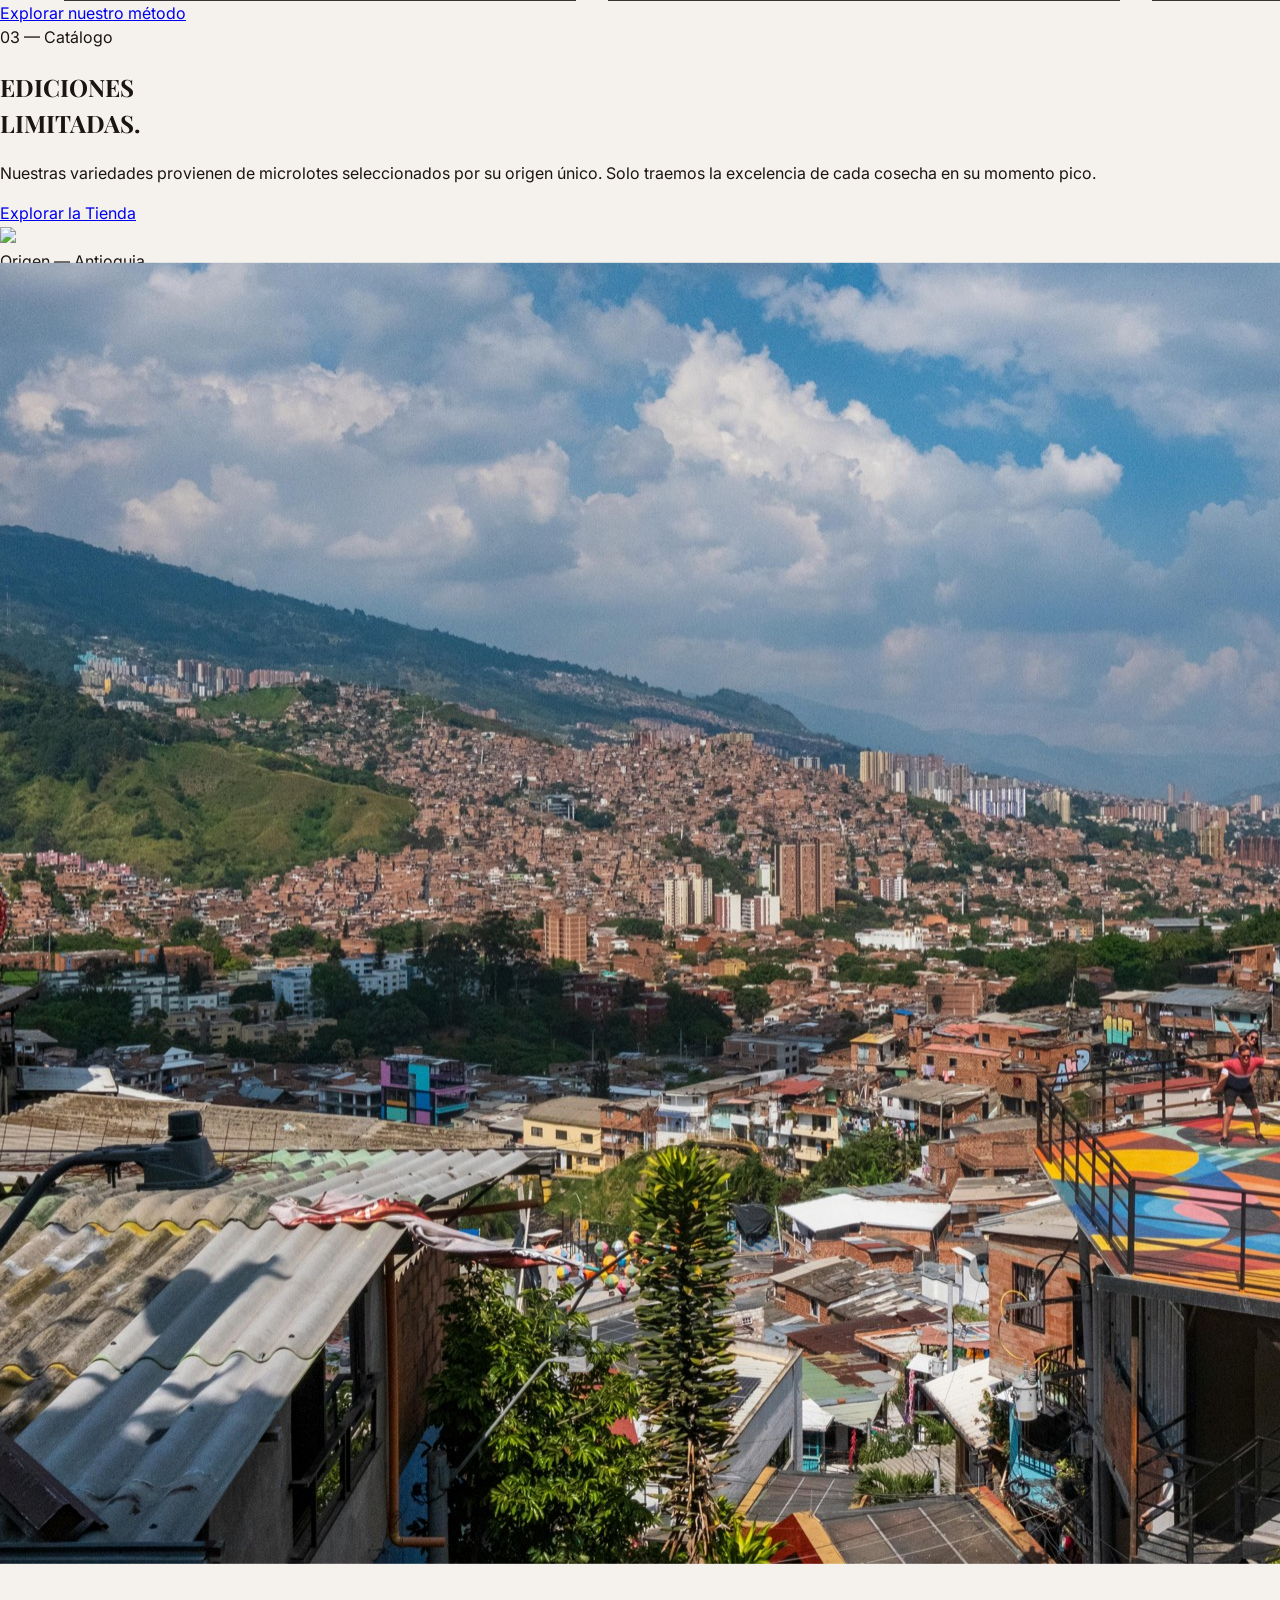
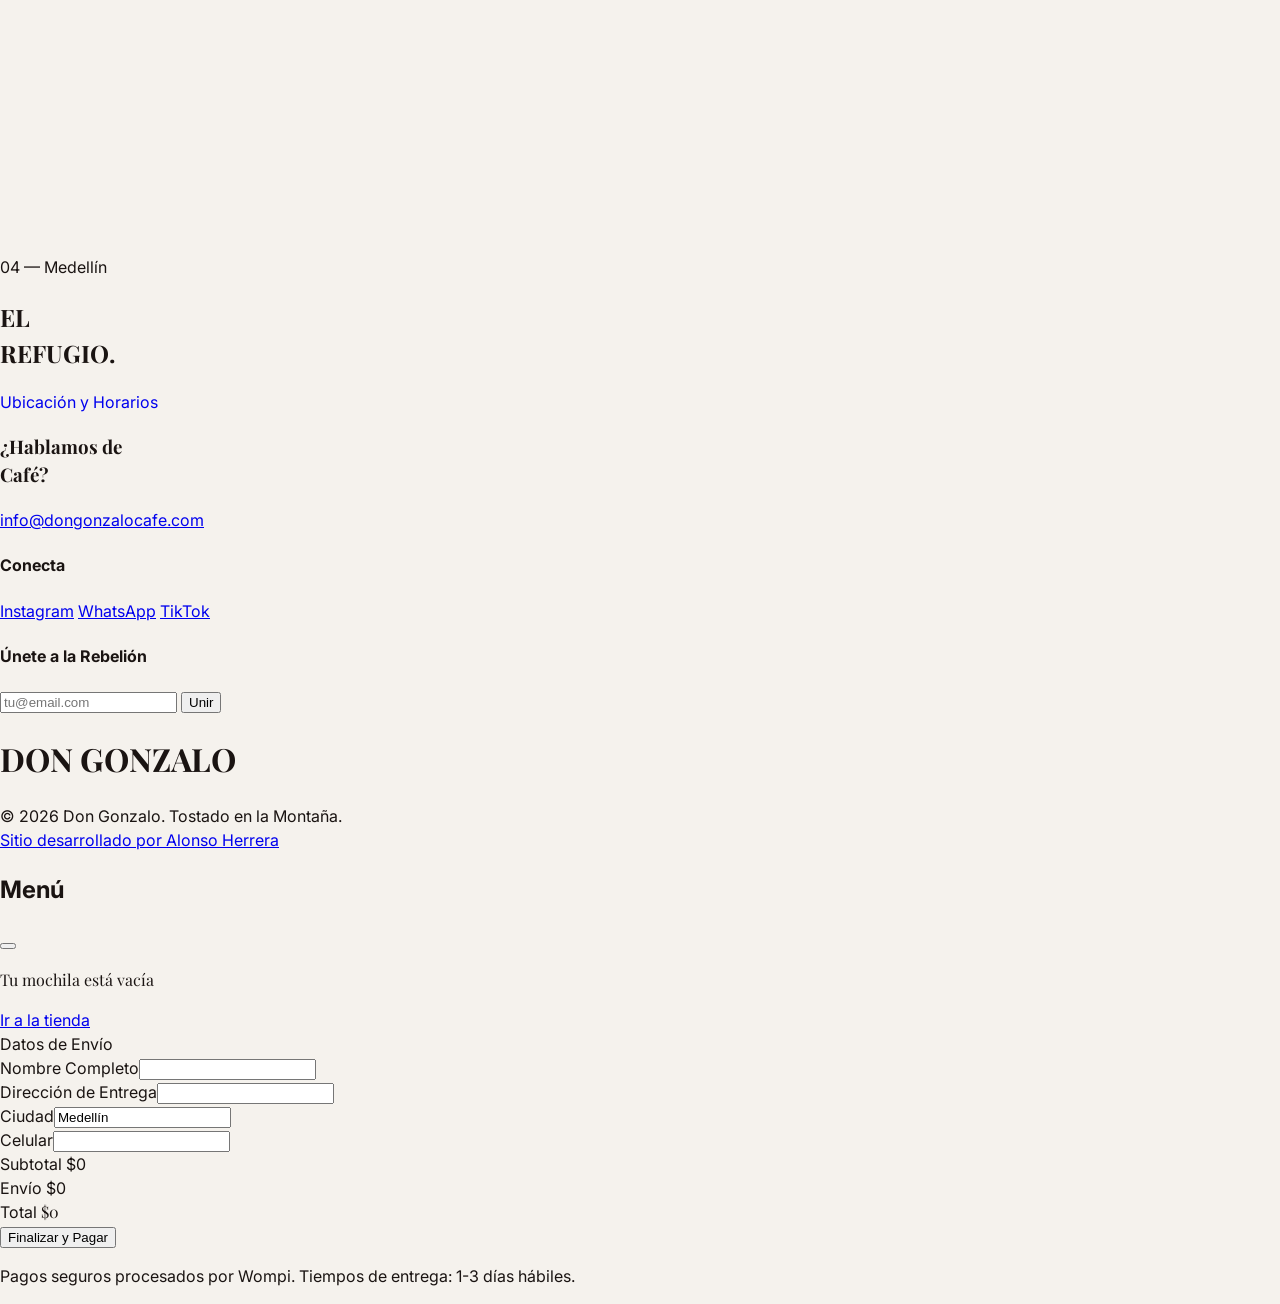
==== commit 87557be1: "Fix: Final robust scroll logic for horizontal galleries and v1.1.3 release" ====
--- a/index.html
+++ b/index.html
@@ -41,7 +41,7 @@
     <!-- Iconos de Lucide -->
     <script src="https://unpkg.com/lucide@latest"></script>
     <!-- Estilos Globales -->
-    <link rel="stylesheet" href="base.css?v=1.0.8">
+    <link rel="stylesheet" href="base.css?v=1.1.3">
 
     <style>
         /* Estilos específicos del Home que no son comunes */
@@ -64,16 +64,16 @@
         class="fixed inset-0 z-[100] bg-theme-text text-theme-bg flex flex-col p-8 md:p-16 transition-all duration-700 ease-in-out opacity-0 pointer-events-none">
         <!-- Previsualizaciones Dinámicas de Fondo -->
         <div class="menu-bg-preview" id="bg-filosofia"
-            style="background-image: url('https://images.unsplash.com/photo-1495474472287-4d71bcdd2085?auto=format&fit=crop&q=80&w=2000')">
+            style="background-image: url('fotos secciones/chapolera.jpg')">
         </div>
         <div class="menu-bg-preview" id="bg-proceso"
-            style="background-image: url('https://images.unsplash.com/photo-1442512595331-e89e73853f31?auto=format&fit=crop&q=80&w=2000')">
+            style="background-image: url('fotos secciones/recolector_proceso.jpg')">
         </div>
         <div class="menu-bg-preview" id="bg-coleccion"
-            style="background-image: url('https://images.unsplash.com/photo-1559056199-641a0ac8b55e?auto=format&fit=crop&q=80&w=2000')">
+            style="background-image: url('fotos secciones/cafe_verde.jpg')">
         </div>
         <div class="menu-bg-preview" id="bg-casa"
-            style="background-image: url('https://images.unsplash.com/photo-1498804103079-a6351b050096?auto=format&fit=crop&q=80&w=2000')">
+            style="background-image: url('fotos secciones/comuna_13.jpg')">
         </div>
 
         <div class="flex justify-between items-center w-full max-w-7xl mx-auto relative z-20">
@@ -140,7 +140,7 @@
             <!-- Contenedor del video -->
             <div id="hero-media" class="absolute inset-0 w-full h-full">
                 <video id="hero-media" autoplay muted loop playsinline class="w-full h-full object-cover grayscale-[40%] brightness-[0.4] transition-transform duration-700">
-                    <source src="https://assets.mixkit.co/videos/preview/mixkit-pouring-coffee-into-a-cup-32892-large.mp4" type="video/mp4">
+                    <source src="vid-home/cosecha.mp4" type="video/mp4">
                 </video>
             </div>
 
@@ -278,7 +278,7 @@
                             <span class="text-6xl font-serif opacity-30 group-hover:opacity-100 group-hover:text-theme-accent transition-all duration-700">03</span>
                             <div>
                                 <h3 class="text-3xl font-serif mb-4 italic text-white" data-i18n="proc-step3-name">Catación Técnica</h3>
-                                <p class="text-sm font-light text-white/70 max-w-sm" data-i18n="proc-step3-desc">Cada lote es validado por nuestros maestros catadores antes del empaque.</p>
+                                <p class="text-sm font-light text-white/70 max-w-sm hidden md:block" data-i18n="proc-step3-desc">Cada lote es validado por nuestros maestros catadores antes del empaque.</p>
                             </div>
                         </div>
                     </div>
@@ -436,7 +436,7 @@
     <!-- Cart Drawer Holder -->
     <div id="cart-drawer-holder"></div>
 
-    <script src="main.js?v=1.0.8"></script>
+    <script src="main.js?v=1.1.3"></script>
 </body>
 
 </html>
--- a/base.css
+++ b/base.css
@@ -229,12 +229,17 @@
 .horizontal-scroll-section {
     overflow-x: auto;
     display: flex;
-    gap: 2rem; /* Reducido un poco para mayor densidad visual */
+    gap: 2rem;
     padding: 0 5vw;
-    scroll-snap-type: x proximity; /* Menos agresivo que mandatory */
     scrollbar-width: none;
     touch-action: pan-y;
     -webkit-overflow-scrolling: touch;
+}
+
+@media (hover: none) {
+    .horizontal-scroll-section {
+        scroll-snap-type: x proximity;
+    }
 }
 
 .horizontal-scroll-section::-webkit-scrollbar { display: none; }
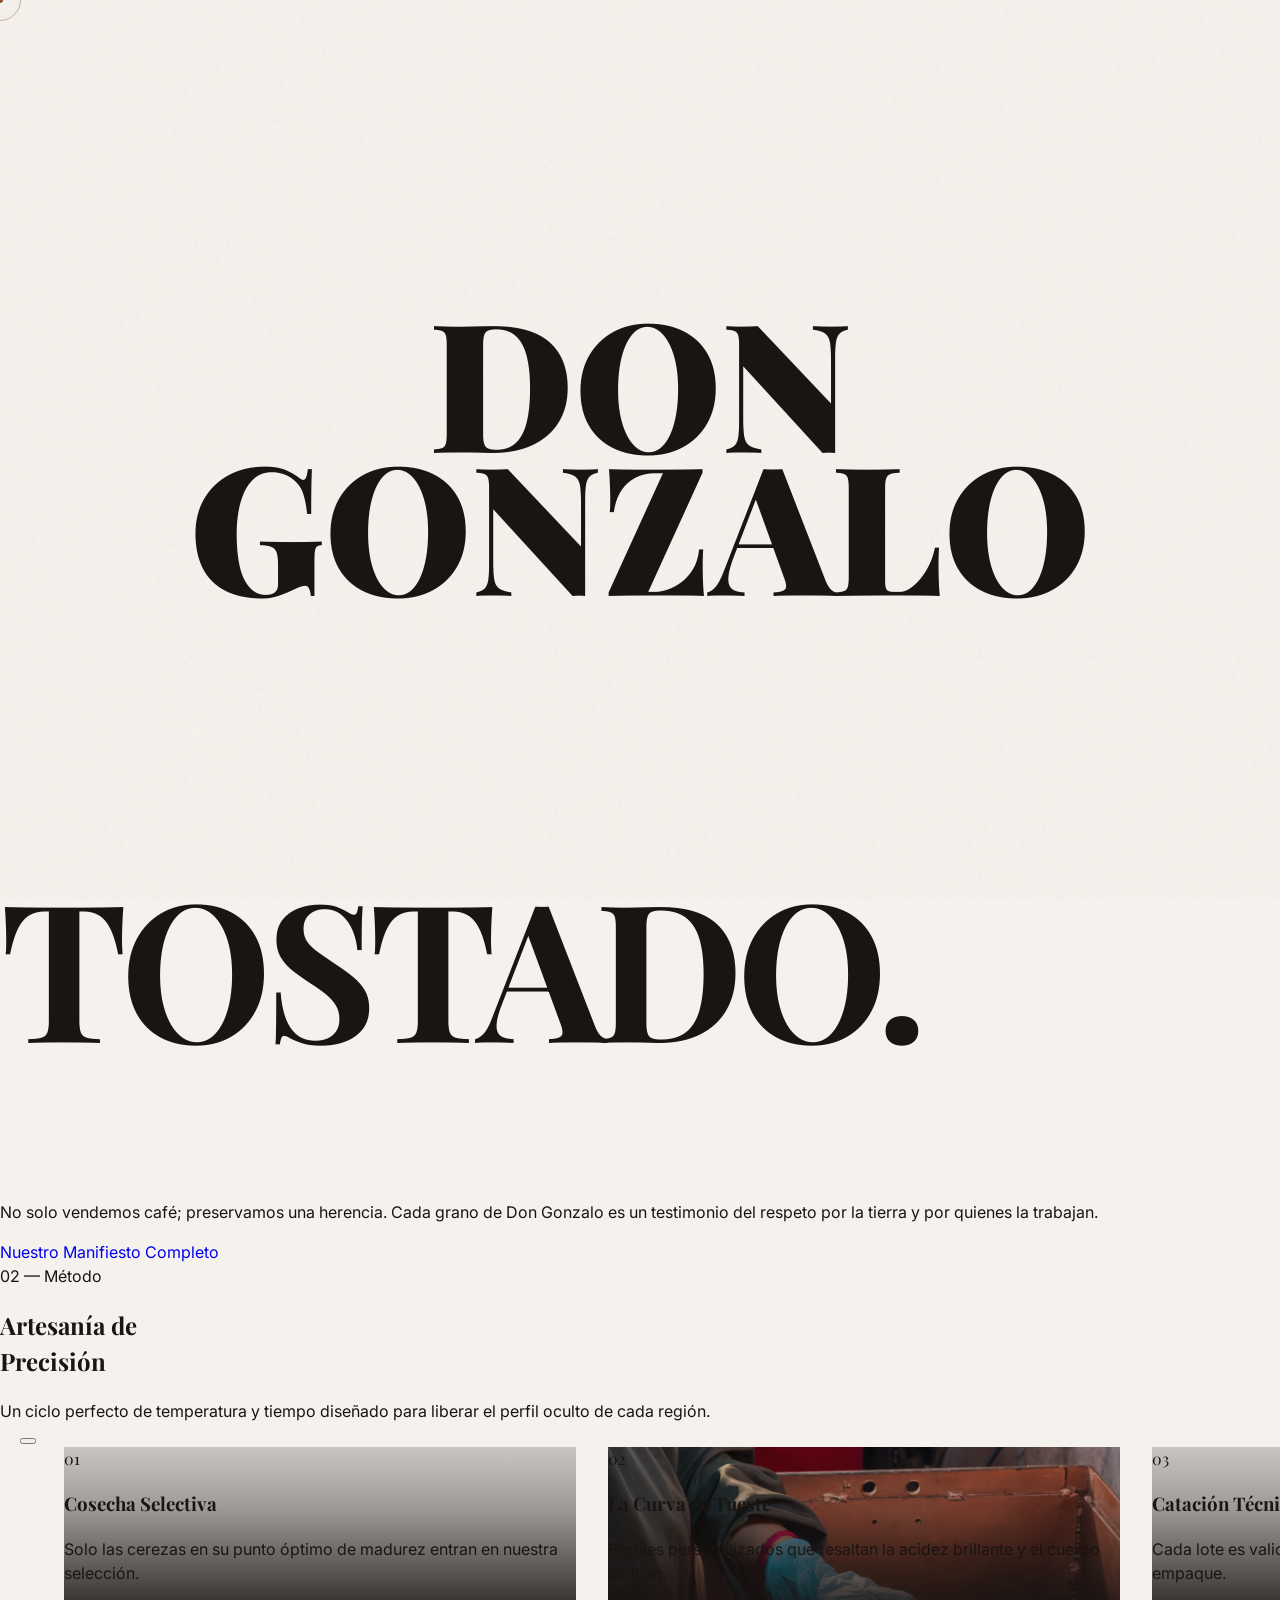
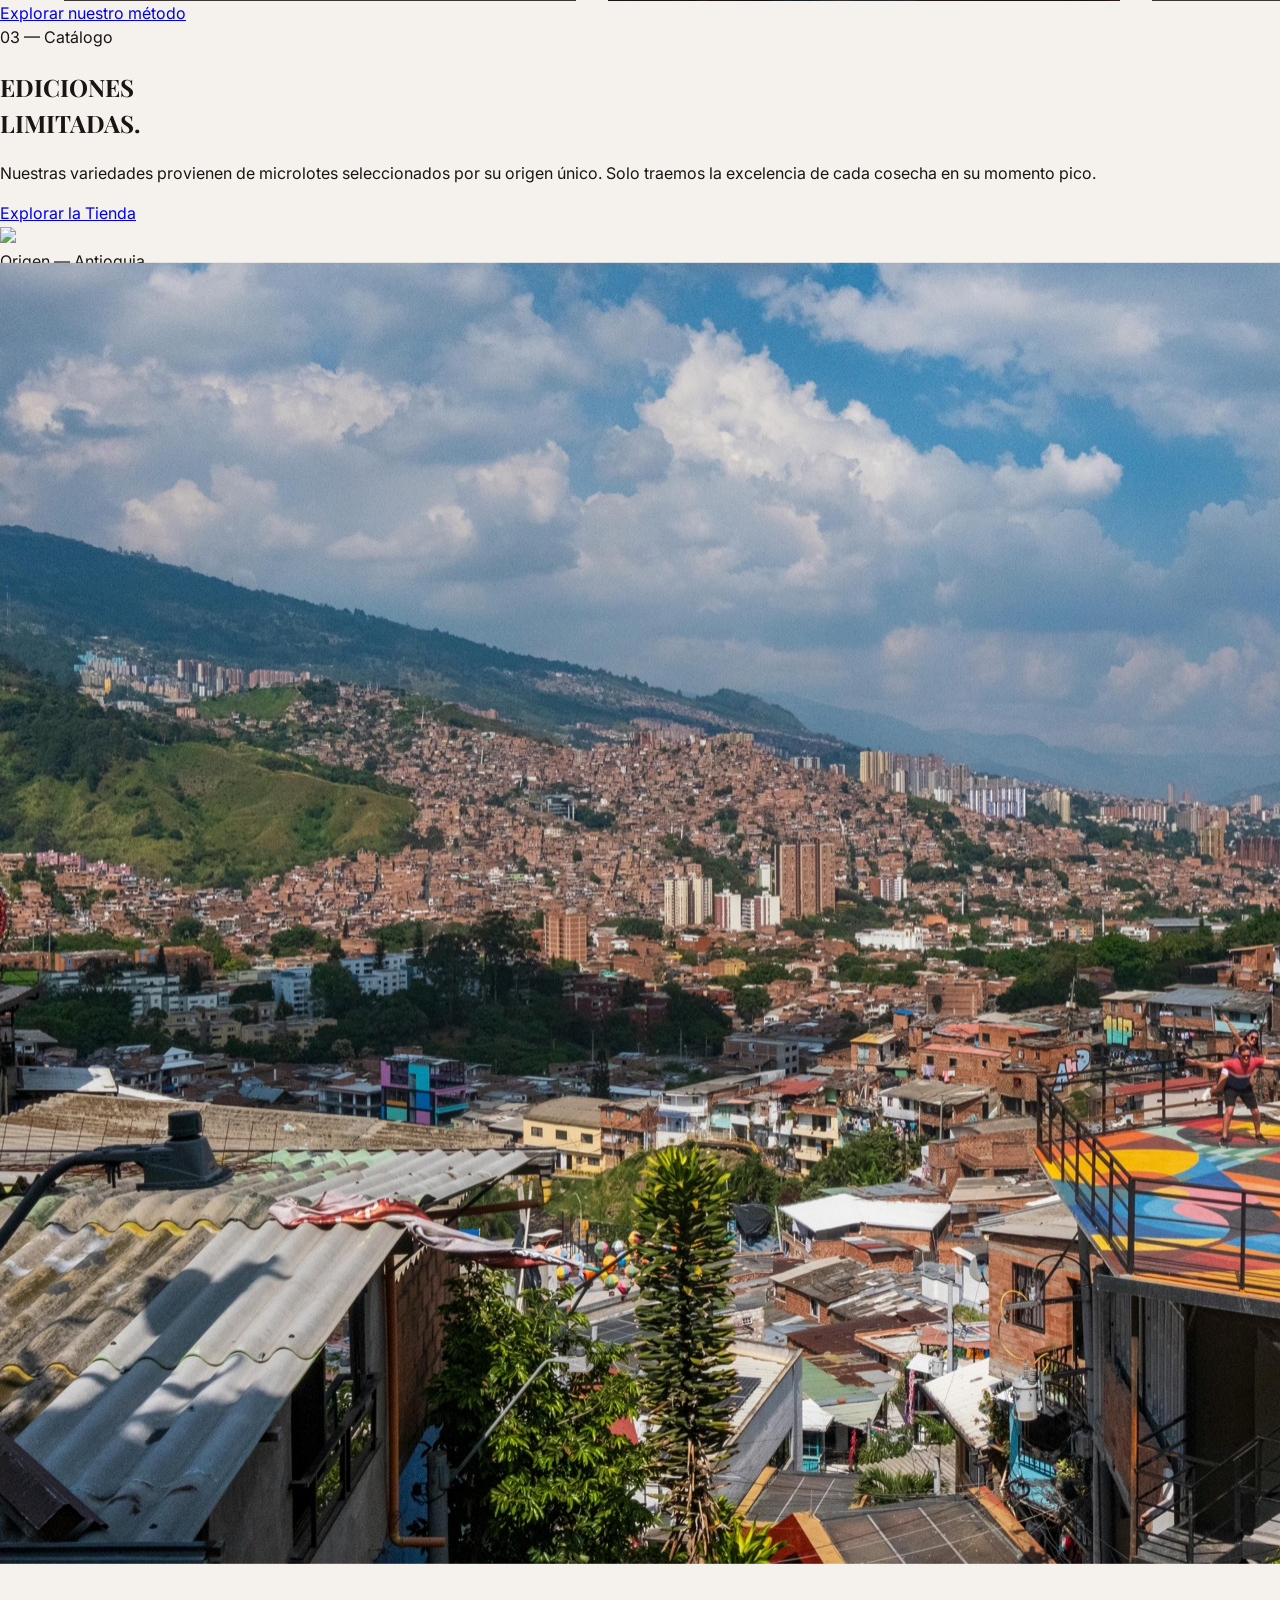
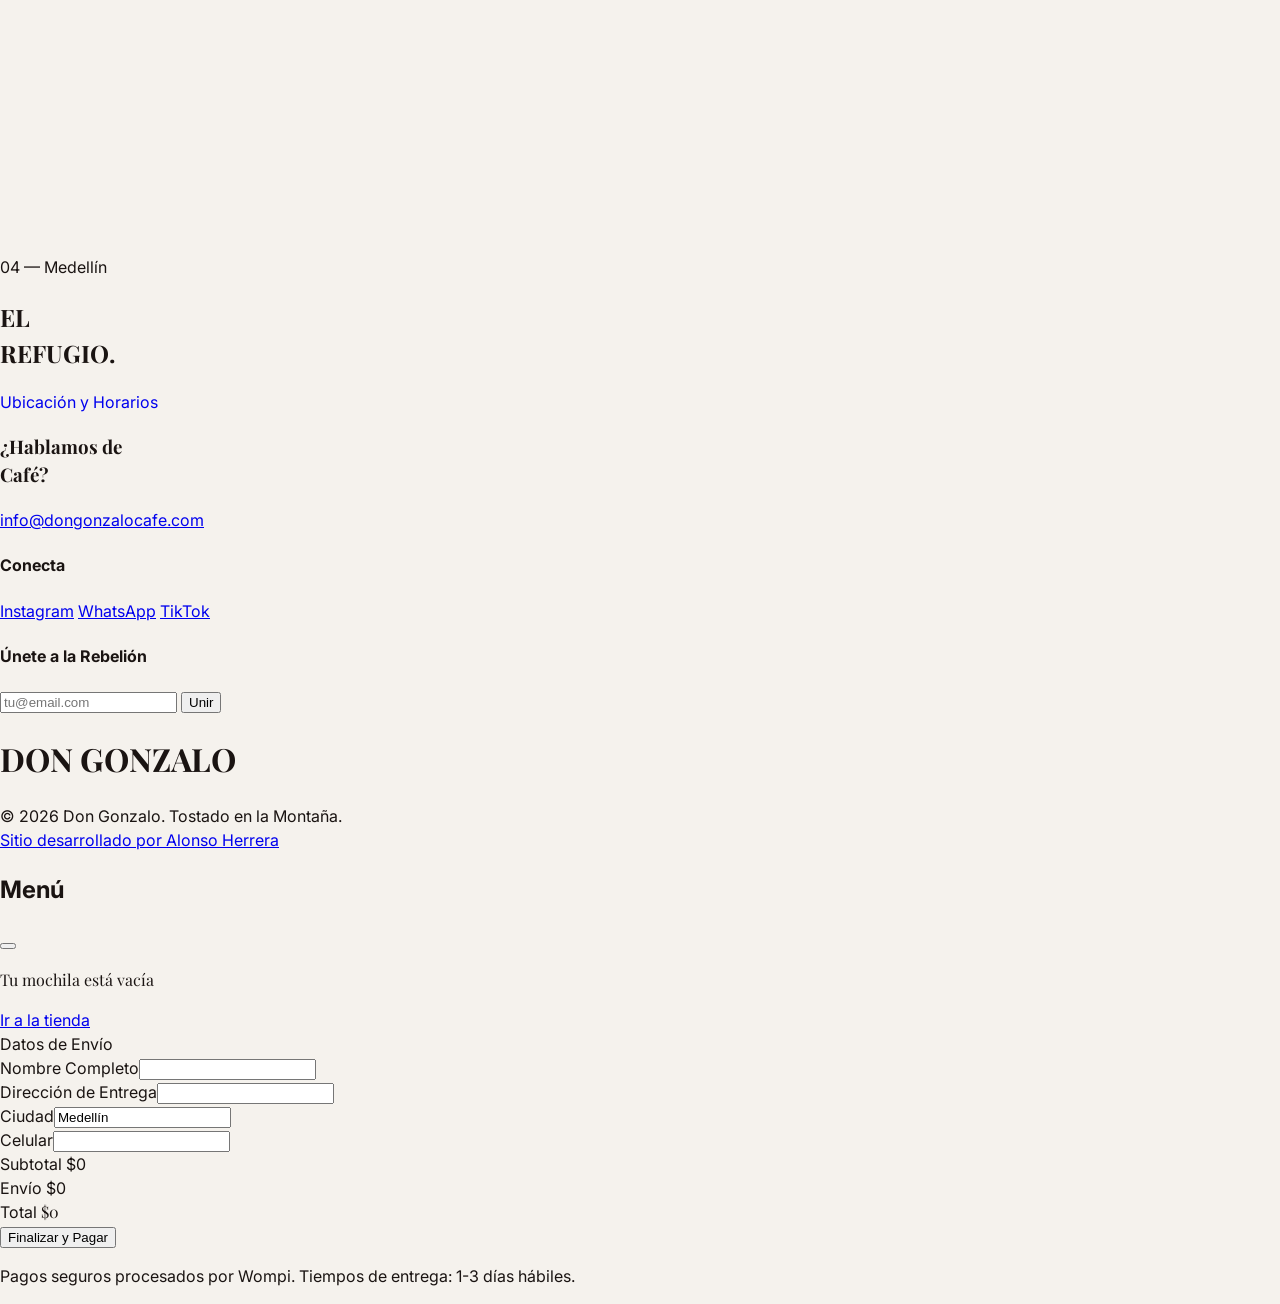
==== commit e7dbceb1: "Enhance: SEO optimization, Empty Cart fix, Grind UI selection, and Video slide fallback" ====
--- a/index.html
+++ b/index.html
@@ -4,7 +4,10 @@
 <head>
     <meta charset="UTF-8">
     <meta name="viewport" content="width=device-width, initial-scale=1.0">
-    <title>Don Gonzalo - Café de Especialidad</title>
+    <title>Don Gonzalo - Café de Especialidad en Colombia</title>
+    <meta name="description" content="Descubre Don Gonzalo, café de especialidad 100% colombiano de origen en Antioquia y Huila. Tostión artesanal media perfecta para paladares exigentes.">
+    <meta name="keywords" content="café de especialidad, café colombiano, comprar café de origen, tostadores de café Colombia, café premium, Antioquia, café en grano, café para V60, Medellín">
+    <meta name="author" content="Don Gonzalo Café">
 
     <!-- Fuentes de Google -->
     <link rel="preconnect" href="https://fonts.googleapis.com">
@@ -41,7 +44,7 @@
     <!-- Iconos de Lucide -->
     <script src="https://unpkg.com/lucide@latest"></script>
     <!-- Estilos Globales -->
-    <link rel="stylesheet" href="base.css?v=1.1.3">
+    <link rel="stylesheet" href="base.css?v=1.1.4">
 
     <style>
         /* Estilos específicos del Home que no son comunes */
@@ -248,8 +251,8 @@
                 <div class="horizontal-scroll-item reveal reveal-delay-2">
                     <div class="process-video-container aspect-[16/9] p-12 group cursor-trigger">
                         <!-- Video Background -->
-                        <video class="process-card-video" autoplay muted loop playsinline>
-                            <source src="vid-home/tostion.mp4" type="video/mp4">
+                        <video class="process-card-video" autoplay muted loop playsinline poster="fotos secciones/tostadora.jpg">
+                            <source src="vid-home/tostion.mp4?v=1.1.4" type="video/mp4">
                         </video>
                         <!-- Dark Overlay -->
                         <div class="process-card-overlay"></div>
@@ -436,7 +439,7 @@
     <!-- Cart Drawer Holder -->
     <div id="cart-drawer-holder"></div>
 
-    <script src="main.js?v=1.1.3"></script>
+    <script src="main.js?v=1.1.4"></script>
 </body>
 
 </html>
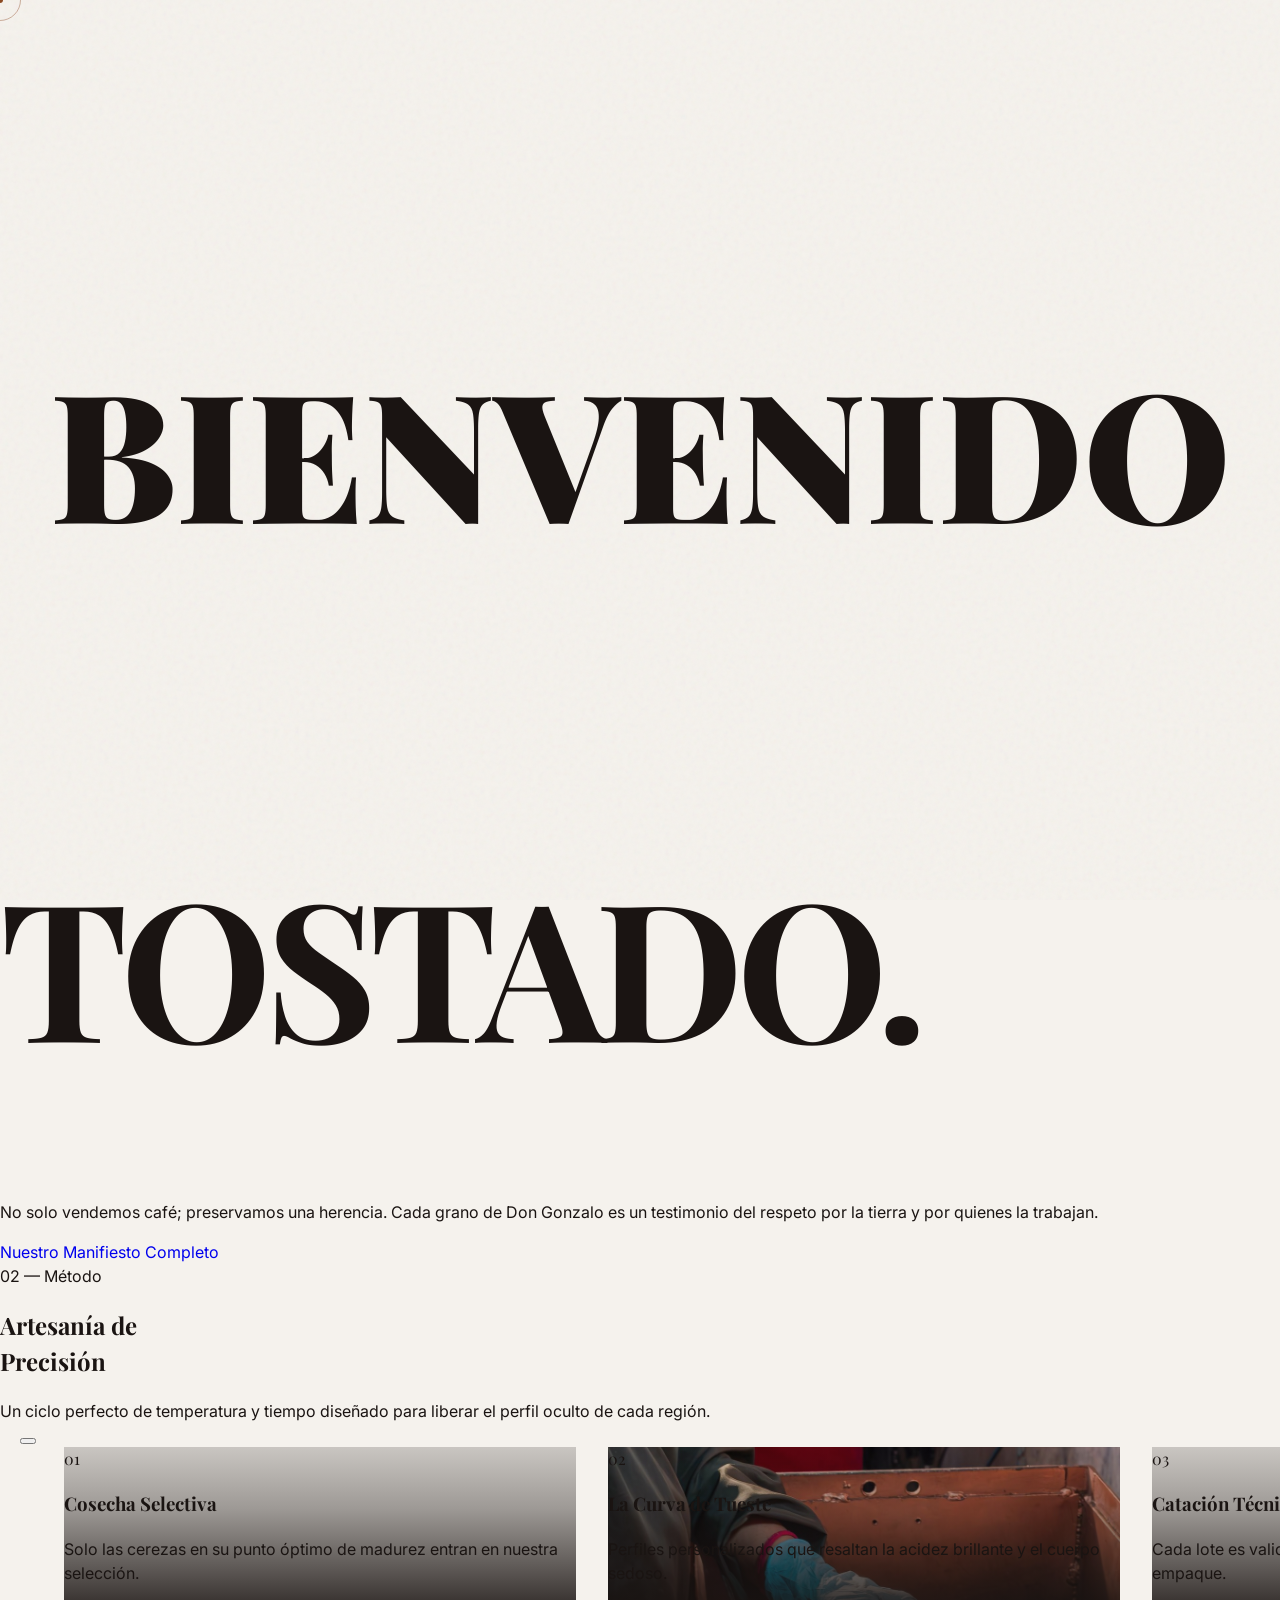
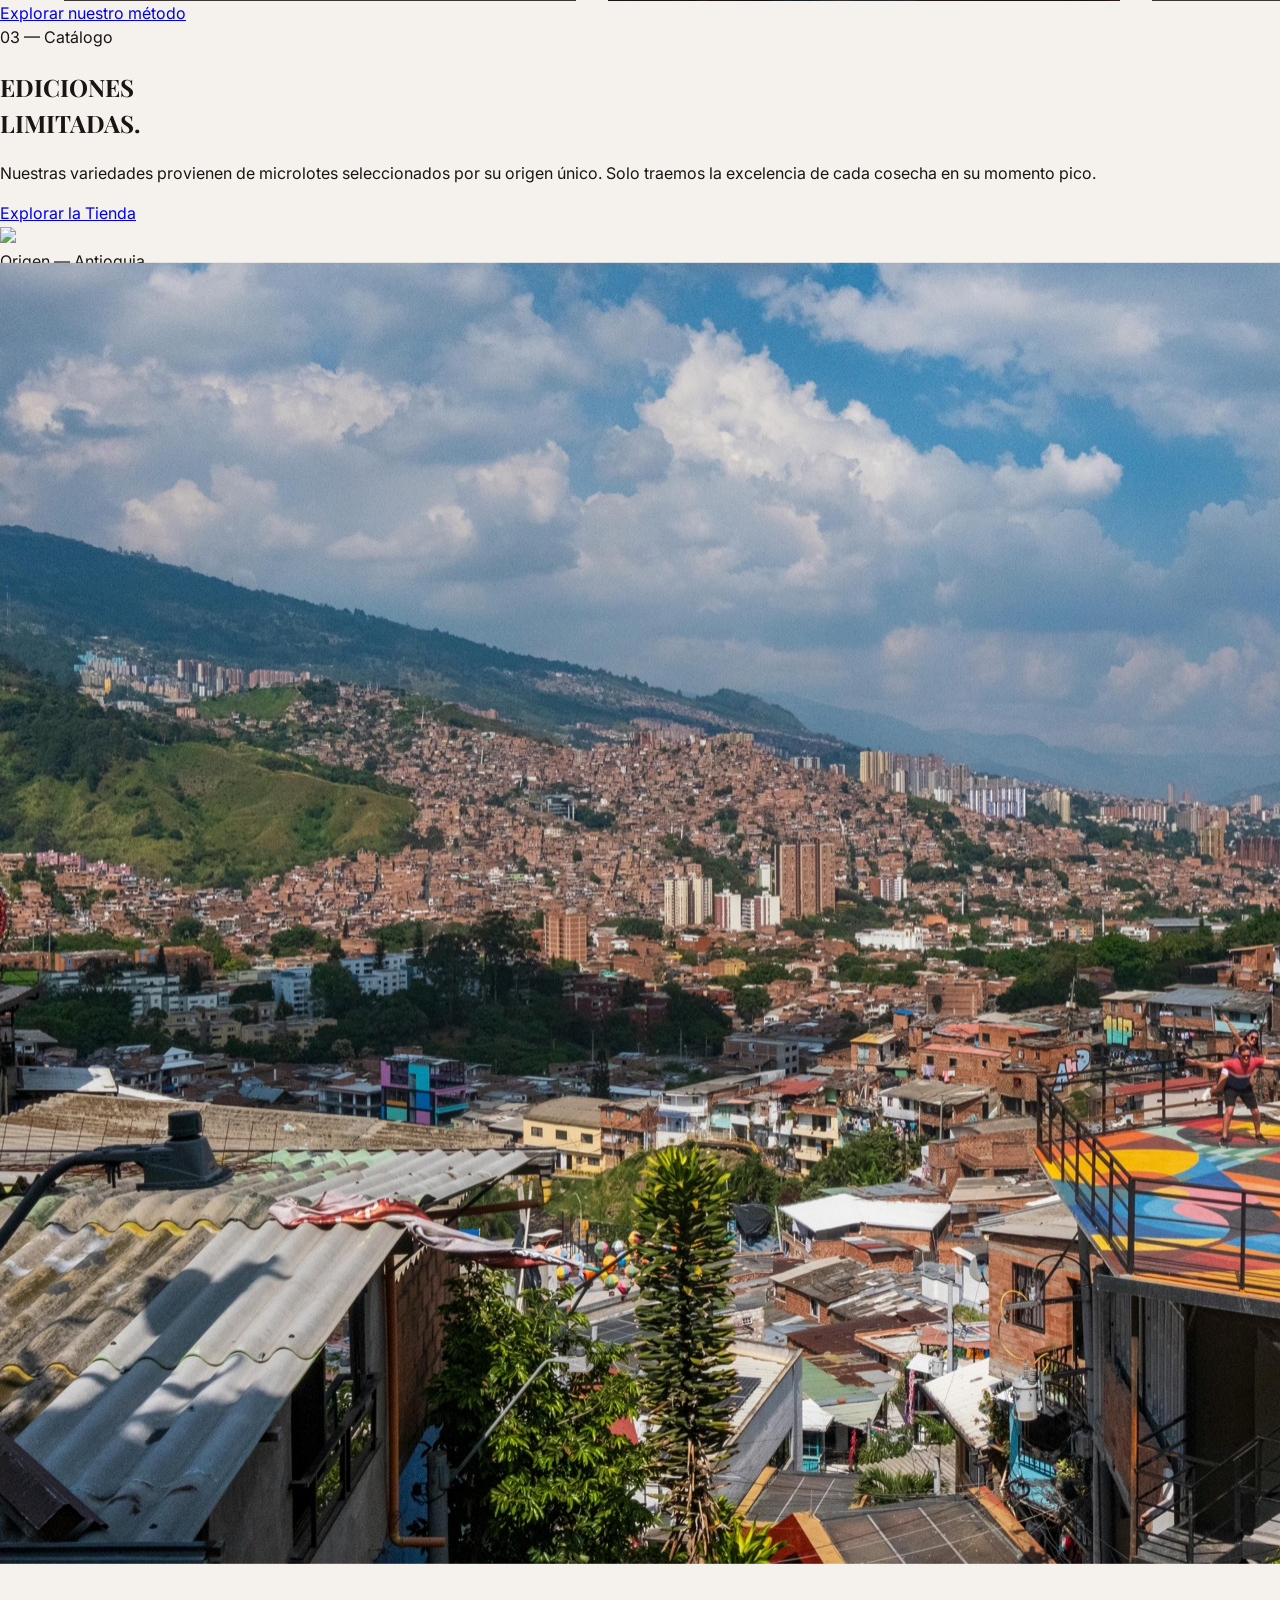
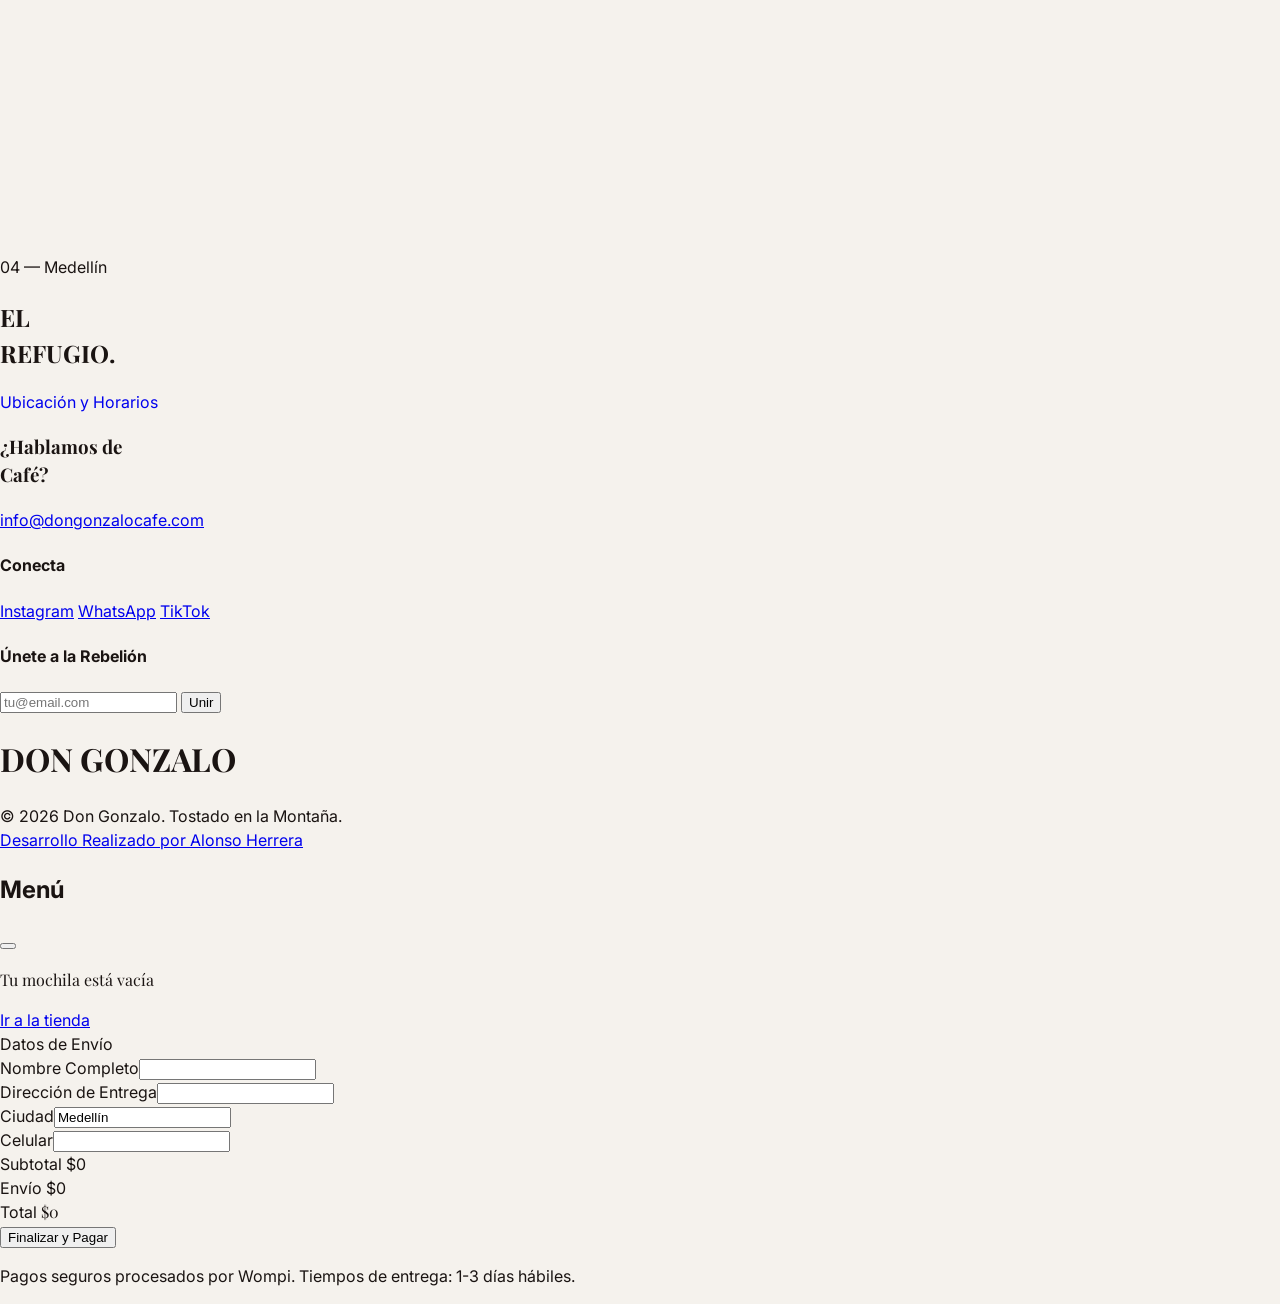
==== commit c0d0fd44: "Update footer signature in index.html" ====
--- a/index.html
+++ b/index.html
@@ -430,7 +430,7 @@
                     <span data-i18n="footer-copy">© 2026 Don Gonzalo.</span>
                     <span data-i18n="footer-tag">Tostado en la Montaña.</span>
                 </div>
-                <a href="https://www.adsconalonso.com" target="_blank" class="text-[9px] uppercase tracking-widest opacity-20 hover:opacity-100 hover:text-theme-accent transition-all duration-500">Sitio desarrollado por Alonso Herrera</a>
+                <a href="https://www.adsconalonso.com" target="_blank" class="text-[9px] uppercase tracking-widest opacity-20 hover:opacity-100 hover:text-theme-accent transition-all duration-500">Desarrollo Realizado por Alonso Herrera</a>
             </div>
         </div>
     </footer>
